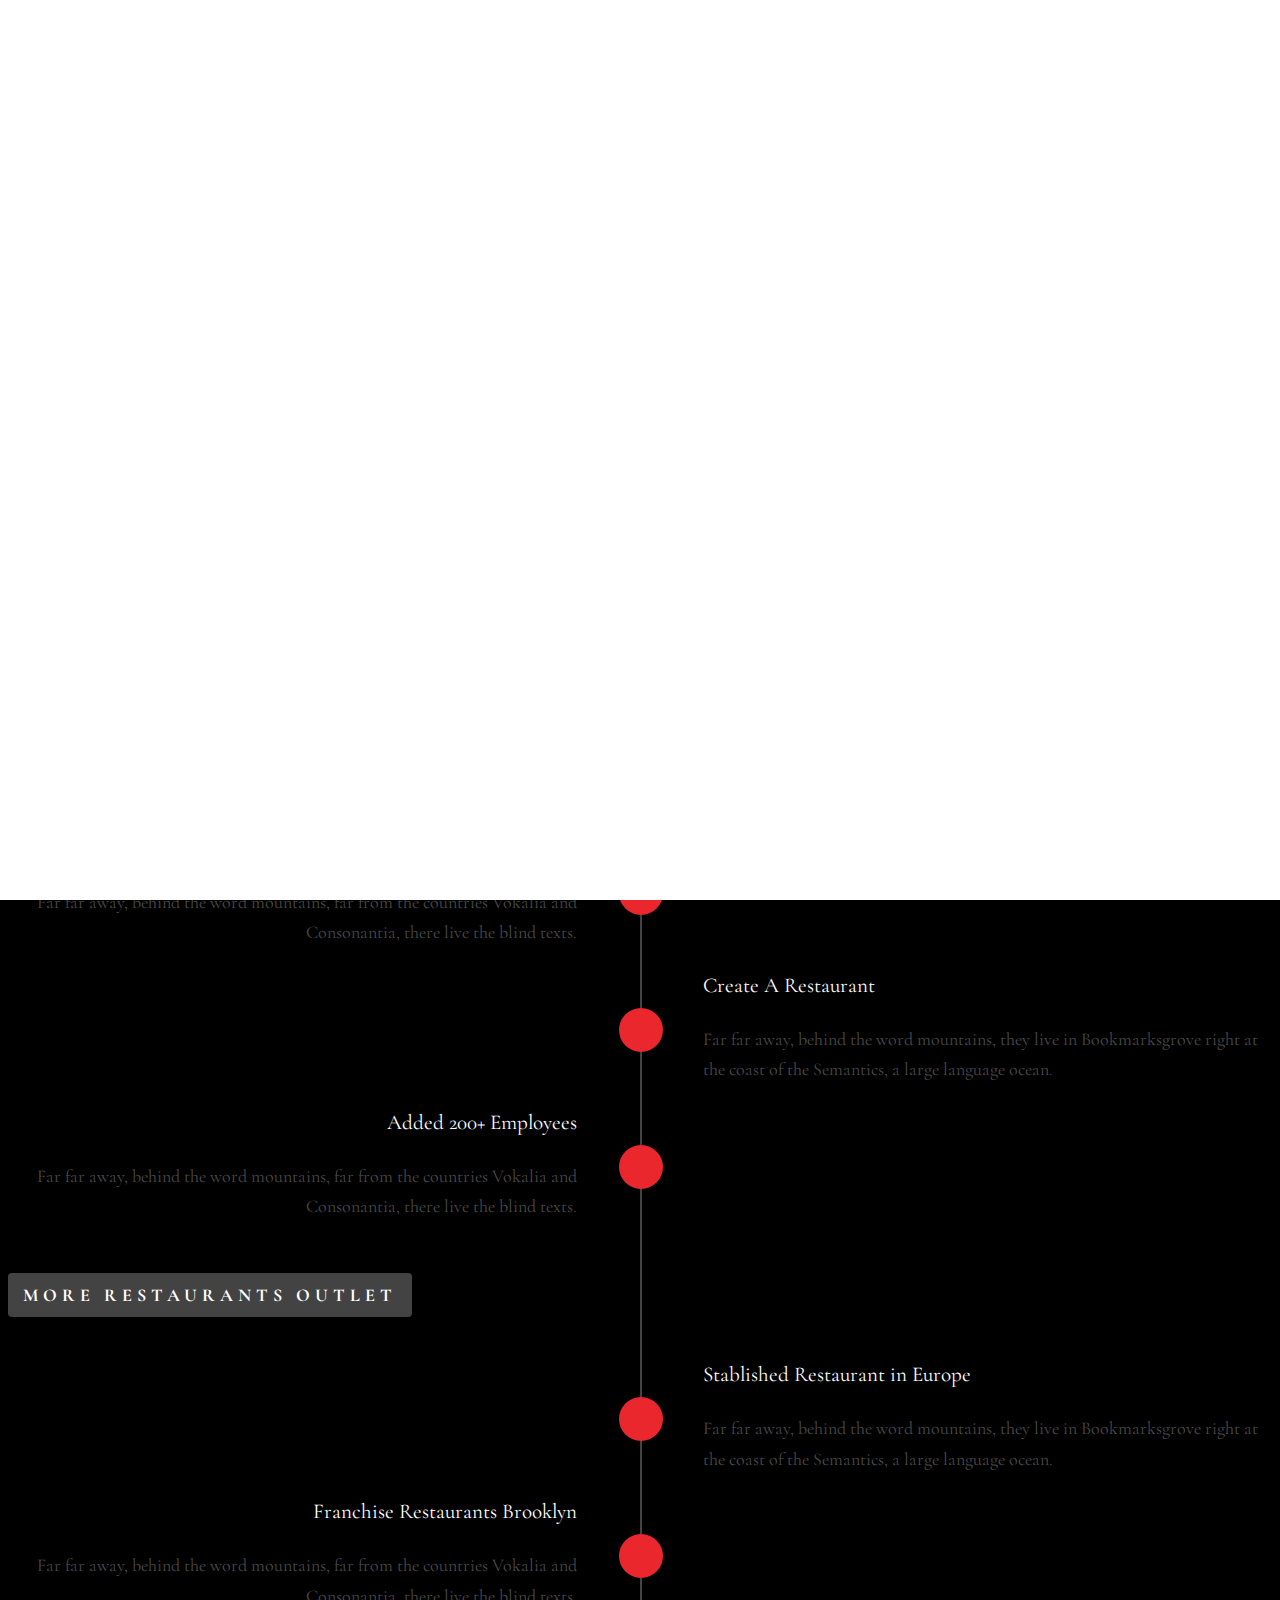
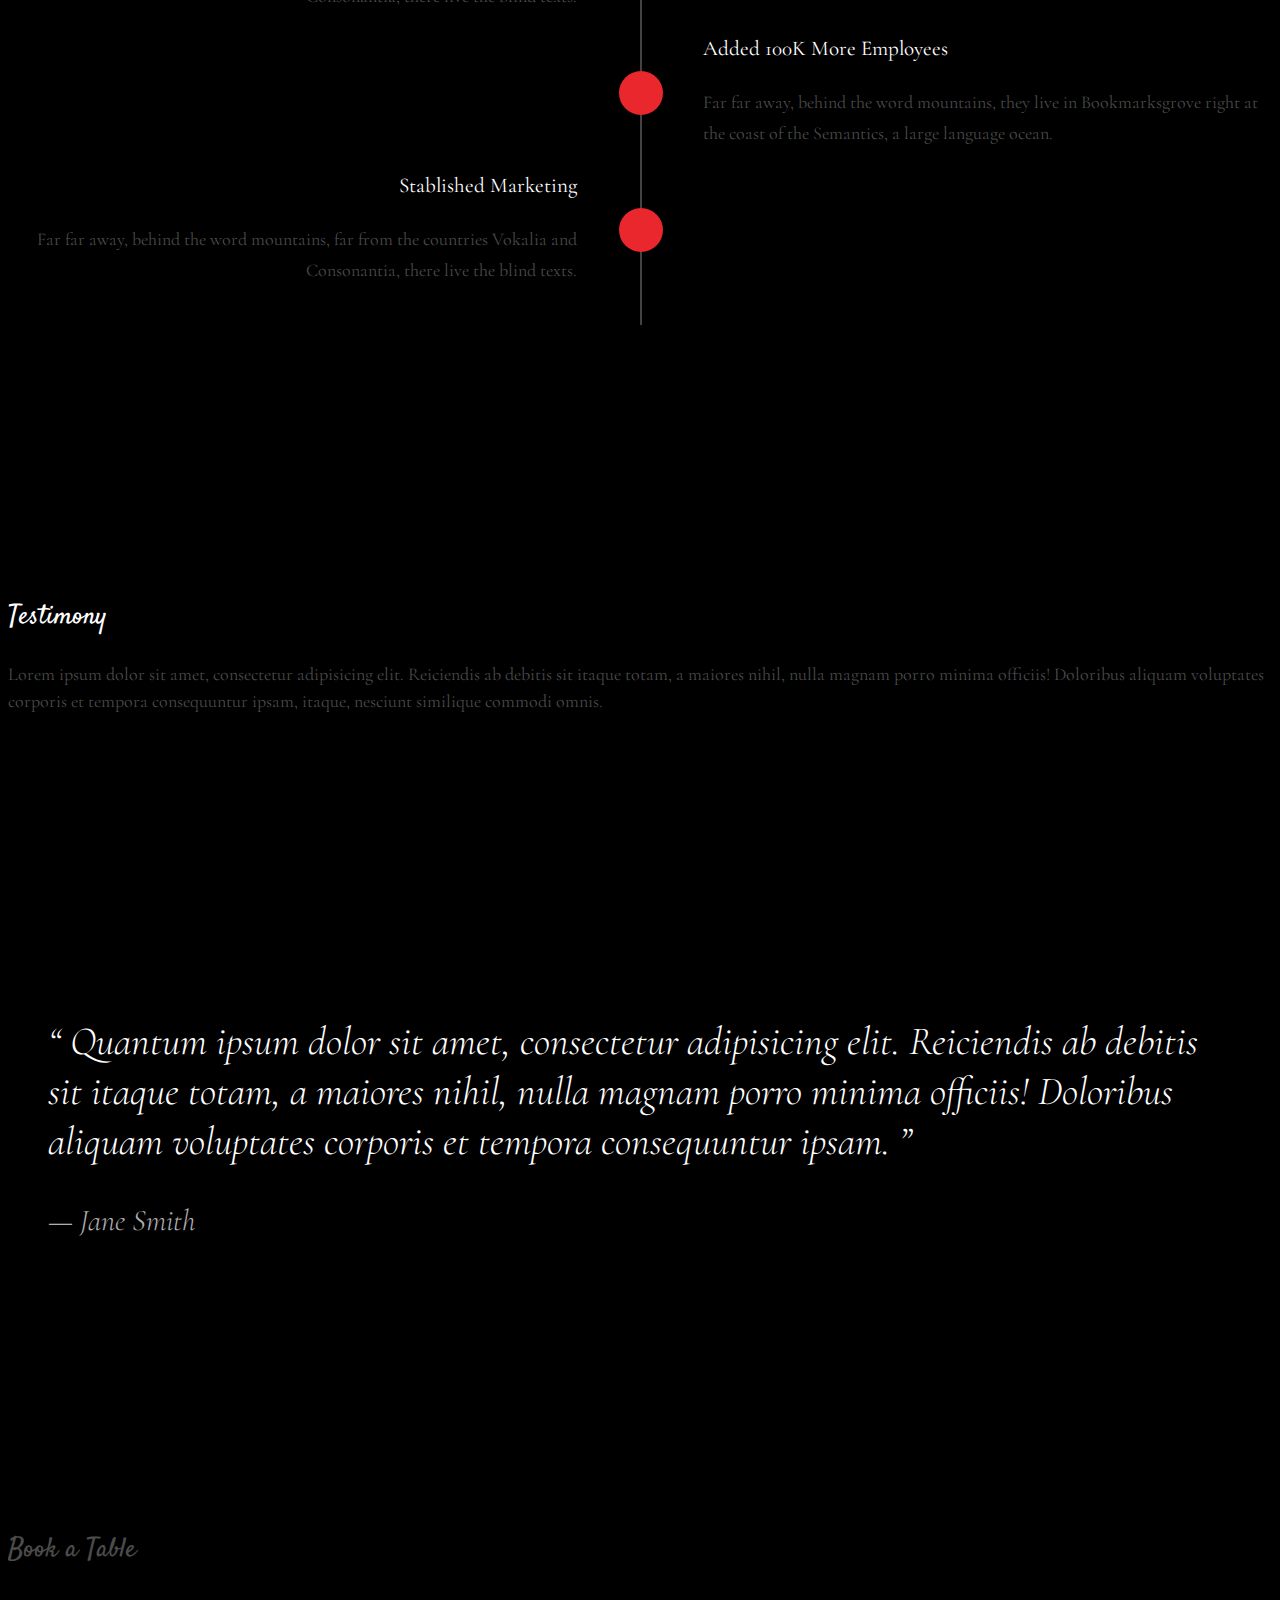
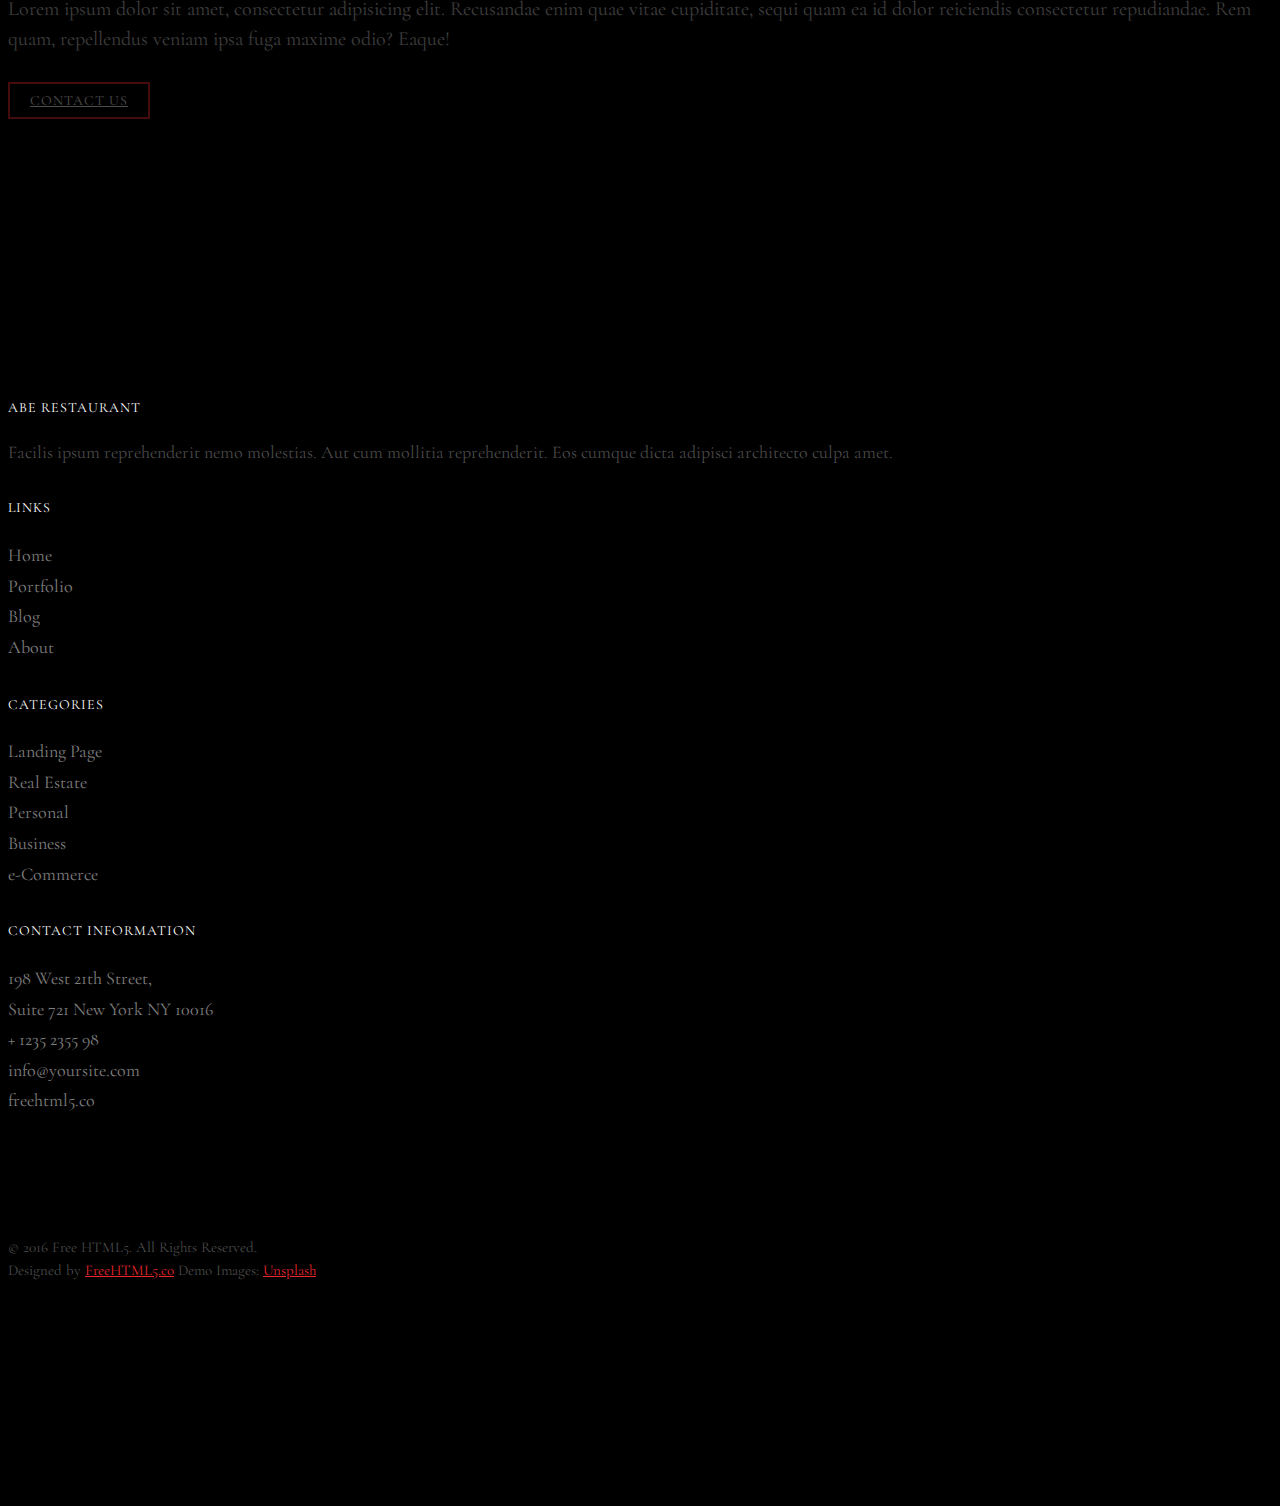
==== about.html @ ac860ae0 "Add files via upload" ====
<!DOCTYPE HTML>
<html>
	<head>
	<meta charset="utf-8">
	<meta http-equiv="X-UA-Compatible" content="IE=edge">
	<title>Abe Restaurant &mdash; Free Website Template, Free HTML5 Template by freehtml5.co</title>
	<meta name="viewport" content="width=device-width, initial-scale=1">
	<meta name="description" content="Free HTML5 Website Template by freehtml5.co" />
	<meta name="keywords" content="free website templates, free html5, free template, free bootstrap, free website template, html5, css3, mobile first, responsive" />
	<meta name="author" content="freehtml5.co" />

	<!-- 
	//////////////////////////////////////////////////////

	FREE HTML5 TEMPLATE 
	DESIGNED & DEVELOPED by FreeHTML5.co
		
	Website: 		http://freehtml5.co/
	Email: 			info@freehtml5.co
	Twitter: 		http://twitter.com/fh5co
	Facebook: 		https://www.facebook.com/fh5co

	//////////////////////////////////////////////////////
	 -->

  	<!-- Facebook and Twitter integration -->
	<meta property="og:title" content=""/>
	<meta property="og:image" content=""/>
	<meta property="og:url" content=""/>
	<meta property="og:site_name" content=""/>
	<meta property="og:description" content=""/>
	<meta name="twitter:title" content="" />
	<meta name="twitter:image" content="" />
	<meta name="twitter:url" content="" />
	<meta name="twitter:card" content="" />

	<link href="https://fonts.googleapis.com/css?family=Cormorant+Garamond:300,300i,400,400i,500,600i,700" rel="stylesheet">
	<link href="https://fonts.googleapis.com/css?family=Satisfy" rel="stylesheet">
	
	<!-- Animate.css -->
	<link rel="stylesheet" href="css/animate.css">
	<!-- Icomoon Icon Fonts-->
	<link rel="stylesheet" href="css/icomoon.css">
	<!-- Bootstrap  -->
	<link rel="stylesheet" href="css/bootstrap.css">
	<!-- Flexslider  -->
	<link rel="stylesheet" href="css/flexslider.css">

	<!-- Theme style  -->
	<link rel="stylesheet" href="css/style.css">

	<!-- Modernizr JS -->
	<script src="js/modernizr-2.6.2.min.js"></script>
	<!-- FOR IE9 below -->
	<!--[if lt IE 9]>
	<script src="js/respond.min.js"></script>
	<![endif]-->

	</head>
	<body>
		
	<div class="fh5co-loader"></div>
	
	<div id="page">
	<nav class="fh5co-nav" role="navigation">
		<!-- <div class="top-menu"> -->
			<div class="container">
				<div class="row">
					<div class="col-xs-12 text-center logo-wrap">
						<div id="fh5co-logo"><a href="index.html">Abe Restaurant<span>.</span></a></div>
					</div>
					<div class="col-xs-12 text-center menu-1 menu-wrap">
						<ul>
							<li><a href="index.html">Home</a></li>
							<li><a href="menu.html">Menu</a></li>
							<li class="has-dropdown">
								<a href="gallery.html">Gallery</a>
								<ul class="dropdown">
									<li><a href="#">Events</a></li>
									<li><a href="#">Food</a></li>
									<li><a href="#">Coffees</a></li>
								</ul>
							</li>
							<li><a href="reservation.html">Reservation</a></li>
							<li class="active"><a href="about.html">About</a></li>
							<li><a href="contact.html">Contact</a></li>
						</ul>
					</div>
				</div>
				
			</div>
		<!-- </div> -->
	</nav>

	<header id="fh5co-header" class="fh5co-cover js-fullheight" role="banner" style="background-image: url(images/heroimg_1.jpg);" data-stellar-background-ratio="0.5">
		<div class="overlay"></div>
		<div class="container">
			<div class="row">
				<div class="col-md-12 text-center">
					<div class="display-t js-fullheight">
						<div class="display-tc js-fullheight animate-box" data-animate-effect="fadeIn">
							<h1>About <em>our</em> Restaurant</h1>
							<h2>Brought to you by <a href="http://freehtml5.co/" target="_blank">freehtml5.co</a></h2>
						</div>
					</div>
				</div>
			</div>
		</div>
	</header>

	<div id="fh5co-about" class="fh5co-section">
		<div class="container">
			<div class="row">
				<div class="col-md-6 col-md-pull-4 img-wrap animate-box" data-animate-effect="fadeInLeft">
					<img src="images/hero_1.jpeg" alt="Free Restaurant Bootstrap Website Template by FreeHTML5.co">
				</div>
				<div class="col-md-5 col-md-push-1 animate-box">
					<div class="section-heading">
						<h2>The Restaurant</h2>
						<p>Lorem ipsum dolor sit amet, consectetur adipisicing elit. Repudiandae neque quisquam at deserunt ab praesentium architecto tempore saepe animi voluptatem molestias, eveniet aut laudantium alias, laboriosam excepturi, et numquam? Atque tempore iure tenetur perspiciatis, aliquam, asperiores aut odio accusamus, unde libero dignissimos quod aliquid neque et illo vero nesciunt. Sunt!</p>
						<p>Lorem ipsum dolor sit amet, consectetur adipisicing elit. Nam iure reprehenderit nihil nobis laboriosam beatae assumenda tempore, magni ducimus abentey.</p>
						<p><a href="#" class="btn btn-primary btn-outline">Our History</a></p>
					</div>
				</div>
			</div>
		</div>
	</div>

	<div id="fh5co-timeline">
		<div class="container">
			<div class="row">
				<div class="col-md-12 col-md-offset-0">
					<ul class="timeline animate-box">
						<li class="timeline-heading text-center animate-box">
							<div><h3>Our Experience</h3></div>
						</li>
						<li class="animate-box timeline-unverted">
							<div class="timeline-badge"><i class="icon-genius"></i></div>
							<div class="timeline-panel">
								<div class="timeline-heading">
									<h3 class="timeline-title">The Founders Meet</h3>
								
								</div>
								<div class="timeline-body">
									<p>Far far away, behind the word mountains, far from the countries Vokalia and Consonantia, there live the blind texts.</p>
								</div>
							</div>
						</li>
						<li class="timeline-inverted animate-box">
							<div class="timeline-badge"><i class="icon-genius"></i></div>
							<div class="timeline-panel">
								<div class="timeline-heading">
									<h3 class="timeline-title">Create A Restaurant</h3>
								</div>
								<div class="timeline-body">
									<p>Far far away, behind the word mountains, they live in Bookmarksgrove right at the coast of the Semantics, a large language ocean.</p>
								</div>
							</div>
						</li>
						<li class="animate-box timeline-unverted">
							<div class="timeline-badge"><i class="icon-genius"></i></div>
							<div class="timeline-panel">
								<div class="timeline-heading">
									<h3 class="timeline-title">Added 200+ Employees</h3>
								</div>
								<div class="timeline-body">
									<p>Far far away, behind the word mountains, far from the countries Vokalia and Consonantia, there live the blind texts.</p>
								</div>
							</div>
						</li>

						<br>
						<li class="timeline-heading text-center animate-box">
							<div><h3>More Restaurants Outlet</h3></div>
						</li>
						<li class="timeline-inverted animate-box">
							<div class="timeline-badge"><i class="icon-genius"></i></div>
							<div class="timeline-panel">
								<div class="timeline-heading">
									<h3 class="timeline-title">Stablished Restaurant in Europe</h3>
								</div>
								<div class="timeline-body">
									<p>Far far away, behind the word mountains, they live in Bookmarksgrove right at the coast of the Semantics, a large language ocean.</p>
								</div>
							</div>
						</li>
						<li class="animate-box timeline-unverted">
							<div class="timeline-badge"><i class="icon-genius"></i></div>
							<div class="timeline-panel">
								<div class="timeline-heading">
									<h3 class="timeline-title">Franchise Restaurants Brooklyn</h3>
								</div>
								<div class="timeline-body">
									<p>Far far away, behind the word mountains, far from the countries Vokalia and Consonantia, there live the blind texts.</p>
								</div>
							</div>
						</li>
						<li class="timeline-inverted animate-box">
							<div class="timeline-badge"><i class="icon-genius"></i></div>
							<div class="timeline-panel">
								<div class="timeline-heading">
									<h3 class="timeline-title">Added 100K More Employees</h3>
								</div>
								<div class="timeline-body">
									<p>Far far away, behind the word mountains, they live in Bookmarksgrove right at the coast of the Semantics, a large language ocean.</p>
								</div>
							</div>
						</li>
						<li class="animate-box timeline-unverted">
							<div class="timeline-badge"><i class="icon-genius"></i></div>
							<div class="timeline-panel">
								<div class="timeline-heading">
									<h3 class="timeline-title">Stablished Marketing</h3>
								</div>
								<div class="timeline-body">
									<p>Far far away, behind the word mountains, far from the countries Vokalia and Consonantia, there live the blind texts.</p>
								</div>
							</div>
						</li>
			    	</ul>
				</div>
			</div>
		</div>
	</div>

	<div id="fh5co-featured-testimony" class="fh5co-section">
		<div class="container">
			<div class="row">
				<div class="col-md-12 fh5co-heading">
					<h2>Testimony</h2>
					<div class="row">
						<div class="col-md-6">
							<p>Lorem ipsum dolor sit amet, consectetur adipisicing elit. Reiciendis ab debitis sit itaque totam, a maiores nihil, nulla magnam porro minima officiis! Doloribus aliquam voluptates corporis et tempora consequuntur ipsam, itaque, nesciunt similique commodi omnis.</p>
						</div>
					</div>
				</div>

				<div class="col-md-5 animate-box img-to-responsive">
						<img src="images/person_1.jpg" alt="">
				</div>
				<div class="col-md-7 animate-box">
					<blockquote>
						<p> &ldquo; Quantum ipsum dolor sit amet, consectetur adipisicing elit. Reiciendis ab debitis sit itaque totam, a maiores nihil, nulla magnam porro minima officiis! Doloribus aliquam voluptates corporis et tempora consequuntur ipsam. &rdquo;</p>
						<p class="author"><cite>&mdash; Jane Smith</cite></p>
					</blockquote>
				</div>
			</div>
		</div>
	</div>

	
	<div id="fh5co-started" class="fh5co-section animate-box" style="background-image: url(images/hero_1.jpeg);" data-stellar-background-ratio="0.5">
		<div class="overlay"></div>
		<div class="container">
			<div class="row animate-box">
				<div class="col-md-8 col-md-offset-2 text-center fh5co-heading">
					<h2>Book a Table</h2>
					<p>Lorem ipsum dolor sit amet, consectetur adipisicing elit. Recusandae enim quae vitae cupiditate, sequi quam ea id dolor reiciendis consectetur repudiandae. Rem quam, repellendus veniam ipsa fuga maxime odio? Eaque!</p>
					<p><a href="mailto:info@yourdomainname.com" class="btn btn-primary btn-outline">Contact Us</a></p>
				</div>
			</div>
		</div>
	</div>

	<footer id="fh5co-footer" role="contentinfo" class="fh5co-section">
		<div class="container">
			<div class="row row-pb-md">
				<div class="col-md-4 fh5co-widget">
					<h4>Abe Restaurant</h4>
					<p>Facilis ipsum reprehenderit nemo molestias. Aut cum mollitia reprehenderit. Eos cumque dicta adipisci architecto culpa amet.</p>
				</div>
				<div class="col-md-2 col-md-push-1 fh5co-widget">
					<h4>Links</h4>
					<ul class="fh5co-footer-links">
						<li><a href="#">Home</a></li>
						<li><a href="#">Portfolio</a></li>
						<li><a href="#">Blog</a></li>
						<li><a href="#">About</a></li>
					</ul>
				</div>

				<div class="col-md-2 col-md-push-1 fh5co-widget">
					<h4>Categories</h4>
					<ul class="fh5co-footer-links">
						<li><a href="#">Landing Page</a></li>
						<li><a href="#">Real Estate</a></li>
						<li><a href="#">Personal</a></li>
						<li><a href="#">Business</a></li>
						<li><a href="#">e-Commerce</a></li>
					</ul>
				</div>

				<div class="col-md-4 col-md-push-1 fh5co-widget">
					<h4>Contact Information</h4>
					<ul class="fh5co-footer-links">
						<li>198 West 21th Street, <br> Suite 721 New York NY 10016</li>
						<li><a href="tel://1234567920">+ 1235 2355 98</a></li>
						<li><a href="mailto:info@yoursite.com">info@yoursite.com</a></li>
						<li><a href="http://https://freehtml5.co">freehtml5.co</a></li>
					</ul>
				</div>

			</div>

			<div class="row copyright">
				<div class="col-md-12 text-center">
					<p>
						<small class="block">&copy; 2016 Free HTML5. All Rights Reserved.</small> 
						<small class="block">Designed by <a href="http://freehtml5.co/" target="_blank">FreeHTML5.co</a> Demo Images: <a href="http://unsplash.co/" target="_blank">Unsplash</a></small>
					</p>
					<p>
						<ul class="fh5co-social-icons">
							<li><a href="#"><i class="icon-twitter2"></i></a></li>
							<li><a href="#"><i class="icon-facebook2"></i></a></li>
							<li><a href="#"><i class="icon-linkedin2"></i></a></li>
							<li><a href="#"><i class="icon-dribbble2"></i></a></li>
						</ul>
					</p>
				</div>
			</div>

		</div>
	</footer>
	</div>

	<div class="gototop js-top">
		<a href="#" class="js-gotop"><i class="icon-arrow-up22"></i></a>
	</div>
	
	<!-- jQuery -->
	<script src="js/jquery.min.js"></script>
	<!-- jQuery Easing -->
	<script src="js/jquery.easing.1.3.js"></script>
	<!-- Bootstrap -->
	<script src="js/bootstrap.min.js"></script>
	<!-- Waypoints -->
	<script src="js/jquery.waypoints.min.js"></script>
	<!-- Waypoints -->
	<script src="js/jquery.stellar.min.js"></script>
	<!-- Flexslider -->
	<script src="js/jquery.flexslider-min.js"></script>
	<!-- Main -->
	<script src="js/main.js"></script>

	</body>
</html>
---- css/style.css ----
@font-face {
  font-family: "icomoon";
  src: url("../fonts/icomoon/icomoon.eot?srf3rx");
  src: url("../fonts/icomoon/icomoon.eot?srf3rx#iefix")
      format("embedded-opentype"),
    url("../fonts/icomoon/icomoon.ttf?srf3rx") format("truetype"),
    url("../fonts/icomoon/icomoon.woff?srf3rx") format("woff"),
    url("../fonts/icomoon/icomoon.svg?srf3rx#icomoon") format("svg");
  font-weight: normal;
  font-style: normal;
}
/* =======================================================
*
* 	Template Style 
*
* ======================================================= */
body {
  font-family: "Cormorant Garamond", Georgia, serif;
  font-weight: 400;
  font-size: 18px;
  line-height: 1.7;
  color: rgba(255, 255, 255, 0.3);
  background: #000 url(../images/broken_noise.png) repeat;
}
@media (-webkit-min-device-pixel-ratio: 2), (min-resolution: 192dpi) {
  body {
    background: #000 url(../images/broken_noise.png) repeat;
  }
}

#page {
  position: relative;
  overflow-x: hidden;
  width: 100%;
  height: 100%;
  -webkit-transition: 0.5s;
  -o-transition: 0.5s;
  transition: 0.5s;
}
.offcanvas #page {
  overflow: hidden;
  position: absolute;
}
.offcanvas #page:after {
  -webkit-transition: 2s;
  -o-transition: 2s;
  transition: 2s;
  position: absolute;
  top: 0;
  right: 0;
  bottom: 0;
  left: 0;
  z-index: 101;
  background: rgba(0, 0, 0, 0.7);
  content: "";
}

a {
  color: #ea272d;
  -webkit-transition: 0.5s;
  -o-transition: 0.5s;
  transition: 0.5s;
}
a:hover,
a:active,
a:focus {
  color: #ea272d;
  outline: none;
  text-decoration: none;
}

p {
  margin-bottom: 30px;
  font-style: 18px;
}

h1,
h2,
h3,
h4,
h5,
h6,
figure {
  color: #000;
  font-family: "Cormorant Garamond", Georgia, serif;
  font-weight: 400;
  margin: 0 0 20px 0;
}

::-webkit-selection {
  color: #fff;
  background: #ea272d;
}

::-moz-selection {
  color: #fff;
  background: #ea272d;
}

::selection {
  color: #fff;
  background: #ea272d;
}

.fh5co-nav {
  position: fixed;
  width: 100%;
  left: 0;
  right: 0;
  background: transparent;
  z-index: 1001;
  top: 0;
  padding: 14px 0;
  -webkit-transition: 0.3s;
  -o-transition: 0.3s;
  transition: 0.3s;
}
@media screen and (max-width: 480px) {
  .fh5co-nav {
    position: absolute;
  }
}
.fh5co-nav.scrolled {
  background: #000 url(../images/broken_noise.png) repeat;
  top: -82px;
}
@media (-webkit-min-device-pixel-ratio: 2), (min-resolution: 192dpi) {
  .fh5co-nav.scrolled {
    background: #000 url(../images/broken_noise.png) repeat;
  }
}
@media screen and (max-width: 480px) {
  .fh5co-nav.scrolled {
    background: transparent;
  }
}

.logo-wrapper {
  position: relative;
  float: left;
}

.logo {
  border-radius: 50%;
}

.fh5co-nav #fh5co-logo {
  font-size: 32px;
  margin: 0;
  padding: 0;
  font-weight: 700;
  font-family: "Cormorant Garamond", Georgia, serif;
  color: #fff !important;
}
.scrolled .fh5co-nav #fh5co-logo {
  color: #000 !important;
}
.fh5co-nav #fh5co-logo a {
  font-size: 42px;
  color: #fff !important;
}
.scrolled .fh5co-nav #fh5co-logo a {
  color: #000 !important;
}
.fh5co-nav #fh5co-logo a span {
  color: #ea272d;
}
@media screen and (max-width: 768px) {
  .fh5co-nav .menu-1 {
    display: none;
  }
}
.fh5co-nav ul {
  padding: 0;
  margin: 5px 0 0 0;
}
.fh5co-nav ul li {
  padding: 0;
  margin: 0;
  list-style: none;
  display: inline;
}
.fh5co-nav ul li > a {
  text-transform: uppercase;
  letter-spacing: 1px;
  font-size: 14px;
}
.fh5co-nav ul li a {
  padding: 30px 15px;
  color: rgba(255, 255, 255, 0.7);
  -webkit-transition: 0.5s;
  -o-transition: 0.5s;
  transition: 0.5s;
}
.scrolled .fh5co-nav ul li a {
  color: rgba(0, 0, 0, 0.7);
}
.fh5co-nav ul li a:hover,
.fh5co-nav ul li a:focus,
.fh5co-nav ul li a:active {
  color: white;
}
.scrolled .fh5co-nav ul li a:hover,
.scrolled .fh5co-nav ul li a:focus,
.scrolled .fh5co-nav ul li a:active {
  color: black;
}
.fh5co-nav ul li.has-dropdown {
  position: relative;
}
.fh5co-nav ul li.has-dropdown .dropdown {
  width: 140px;
  -webkit-box-shadow: 0px 14px 16px -9px rgba(0, 0, 0, 0.75);
  -moz-box-shadow: 0px 14px 16px -9px rgba(0, 0, 0, 0.75);
  box-shadow: 0px 14px 16px -9px rgba(0, 0, 0, 0.75);
  z-index: 1002;
  visibility: hidden;
  opacity: 0;
  position: absolute;
  top: 40px;
  left: 0;
  text-align: left;
  background: #ea272d;
  padding: 20px;
  -webkit-border-radius: 4px;
  -moz-border-radius: 4px;
  -ms-border-radius: 4px;
  border-radius: 4px;
  -webkit-transition: 0s;
  -o-transition: 0s;
  transition: 0s;
}
.fh5co-nav ul li.has-dropdown .dropdown:before {
  bottom: 100%;
  left: 40px;
  border: solid transparent;
  content: " ";
  height: 0;
  width: 0;
  position: absolute;
  pointer-events: none;
  border-bottom-color: #ea272d;
  border-width: 8px;
  margin-left: -8px;
}
.fh5co-nav ul li.has-dropdown .dropdown li {
  display: block;
  margin-bottom: 7px;
}
.fh5co-nav ul li.has-dropdown .dropdown li:last-child {
  margin-bottom: 0;
}
.fh5co-nav ul li.has-dropdown .dropdown li a {
  font-size: 17px;
  padding: 2px 0;
  display: block;
  color: white;
  line-height: 1.2;
  text-transform: none;
  letter-spacing: 0;
}
.fh5co-nav ul li.has-dropdown .dropdown li a:hover {
  color: #fff;
}
.fh5co-nav ul li.has-dropdown:hover a,
.fh5co-nav ul li.has-dropdown:focus a {
  color: #fff;
}
.scrolled .fh5co-nav ul li.has-dropdown:hover a,
.scrolled .fh5co-nav ul li.has-dropdown:focus a {
  color: rgba(0, 0, 0, 0.7);
}
.fh5co-nav ul li.active > a {
  color: #fff;
  position: relative;
}
.scrolled .fh5co-nav ul li.active > a {
  color: rgba(0, 0, 0, 0.7);
}
.fh5co-nav ul li.active > a:after {
  position: absolute;
  bottom: 25px;
  left: 0;
  right: 0;
  content: "";
  width: 30px;
  height: 2px;
  background: #ea272d;
  margin: 0 auto;
}

#fh5co-counter,
.fh5co-bg,
#fh5co-gallery .fh5co-bg-img,
#fh5co-gallery .fh5co-gallery_big,
.product {
  background-size: cover;
  background-position: center center;
  background-repeat: no-repeat;
  position: relative;
}

#fh5co-header {
  background-size: cover;
  background-repeat: no-repeat;
  background-attachment: fixed;
  position: relative;
}
@media screen and (max-width: 768px) {
  #fh5co-header {
    background-position: center center;
    background-attachment: scroll;
  }
}
#fh5co-header .overlay {
  z-index: 0;
  position: absolute;
  bottom: 0;
  top: 0;
  left: 0;
  right: 0;
  background: rgba(0, 0, 0, 0.5);
}

@media screen and (max-width: 768px) {
  #fh5co-header,
  .fh5co-cover {
    padding: 3em 0;
  }
}
#fh5co-header .display-t,
.fh5co-cover .display-t {
  display: table;
  width: 100%;
}
@media screen and (max-width: 768px) {
  #fh5co-header .display-t,
  .fh5co-cover .display-t {
    padding: 3em 0;
  }
}
#fh5co-header .display-tc,
.fh5co-cover .display-tc {
  display: table-cell !important;
  vertical-align: middle;
  width: 100%;
}
@media screen and (max-width: 768px) {
  #fh5co-header .display-tc,
  .fh5co-cover .display-tc {
    padding: 3em 0;
  }
}
#fh5co-header .display-tc h1,
#fh5co-header .display-tc h2,
.fh5co-cover .display-tc h1,
.fh5co-cover .display-tc h2 {
  margin: 0;
  padding: 0;
  color: white;
}
#fh5co-header .display-tc h1,
.fh5co-cover .display-tc h1 {
  margin-bottom: 0px;
  font-size: 74px;
  font-size: 80px;
  font-weight: 700;
}
@media screen and (max-width: 768px) {
  #fh5co-header .display-tc h1,
  .fh5co-cover .display-tc h1 {
    font-size: 42px;
    line-height: 50px;
  }
}
#fh5co-header .display-tc h1 em,
.fh5co-cover .display-tc h1 em {
  font-style: italic;
  font-weight: 600;
}
#fh5co-header .display-tc h2,
.fh5co-cover .display-tc h2 {
  font-size: 30px;
  line-height: 1.5;
  margin-bottom: 30px;
  font-style: italic;
}
#fh5co-header .display-tc h2 a,
.fh5co-cover .display-tc h2 a {
  display: -moz-inline-stack;
  display: inline-block;
  zoom: 1;
  *display: inline;
  color: #fff;
  position: relative;
}
#fh5co-header .display-tc h2 a:before,
.fh5co-cover .display-tc h2 a:before {
  background: #ea272d;
  content: "";
  position: absolute;
  bottom: 0;
  height: 2px;
  width: 100%;
}
#fh5co-header .display-tc .btn,
.fh5co-cover .display-tc .btn {
  padding: 10px 30px;
  color: #fff;
  border: none !important;
  font-size: 18px;
}
@media screen and (max-width: 768px) {
  #fh5co-header .display-tc .btn,
  .fh5co-cover .display-tc .btn {
    width: 80%;
    margin: 0 auto;
  }
}
#fh5co-header .display-tc .btn.btn-learn,
.fh5co-cover .display-tc .btn.btn-learn {
  background: #fee856;
  border: none;
  color: #000 !important;
}
#fh5co-header .display-tc .btn.btn-learn:hover,
#fh5co-header .display-tc .btn.btn-learn:focus,
.fh5co-cover .display-tc .btn.btn-learn:hover,
.fh5co-cover .display-tc .btn.btn-learn:focus {
  background: rgba(254, 232, 86, 0.9) !important;
  color: #000 !important;
}
#fh5co-header .display-tc .btn:hover,
#fh5co-header .display-tc .btn:focus,
.fh5co-cover .display-tc .btn:hover,
.fh5co-cover .display-tc .btn:focus {
  color: #fff !important;
}
#fh5co-header .display-tc .btn.btn-demo,
.fh5co-cover .display-tc .btn.btn-demo {
  background: #ea272d;
  border: none;
}
#fh5co-header .display-tc .btn.btn-demo:hover,
#fh5co-header .display-tc .btn.btn-demo:focus,
.fh5co-cover .display-tc .btn.btn-demo:hover,
.fh5co-cover .display-tc .btn.btn-demo:focus {
  background: rgba(234, 39, 45, 0.9) !important;
  color: #fff !important;
}
#fh5co-header .display-tc .btn:hover,
.fh5co-cover .display-tc .btn:hover {
  background: #ea272d !important;
  -webkit-box-shadow: 0px 14px 30px -15px rgba(0, 0, 0, 0.75) !important;
  -moz-box-shadow: 0px 14px 30px -15px rgba(0, 0, 0, 0.75) !important;
  box-shadow: 0px 14px 30px -15px rgba(0, 0, 0, 0.75) !important;
}
#fh5co-header .display-tc .form-inline .form-group,
.fh5co-cover .display-tc .form-inline .form-group {
  width: 100% !important;
  margin-bottom: 10px;
}
#fh5co-header .display-tc .form-inline .form-group .form-control,
.fh5co-cover .display-tc .form-inline .form-group .form-control {
  width: 100%;
  background: #fff;
  border: none;
}

.fh5co-section {
  padding: 7em 0;
}
@media screen and (max-width: 480px) {
  .fh5co-section {
    padding: 3em 0;
  }
}
.fh5co-section p {
  color: rgba(255, 255, 255, 0.3);
  font-size: 18px;
  line-height: 1.5;
}

.section-heading {
  width: 100%;
  float: left;
  margin-bottom: 50px;
}
.section-heading h2 {
  font-style: 40px;
  color: #fff;
  font-family: "Satisfy", cursive;
}

#fh5co-about .img-wrap img {
  margin-bottom: 30px;
}
@media screen and (max-width: 992px) {
  #fh5co-about .img-wrap img {
    max-width: 100%;
  }
}

#fh5co-featured-menu .fh5co-heading,
#fh5co-gallery .fh5co-heading,
#fh5co-reservation-form .fh5co-heading {
  margin-bottom: 170px;
}
@media screen and (max-width: 768px) {
  #fh5co-featured-menu .fh5co-heading,
  #fh5co-gallery .fh5co-heading,
  #fh5co-reservation-form .fh5co-heading {
    margin-bottom: 50px;
  }
}
#fh5co-featured-menu .fh5co-heading h2,
#fh5co-gallery .fh5co-heading h2,
#fh5co-reservation-form .fh5co-heading h2 {
  color: #fff;
  font-family: "Satisfy", cursive;
}
#fh5co-featured-menu .fh5co-item-wrap,
#fh5co-gallery .fh5co-item-wrap,
#fh5co-reservation-form .fh5co-item-wrap {
  padding-left: 20px;
  padding-right: 20px;
}
#fh5co-featured-menu .fh5co-item,
#fh5co-gallery .fh5co-item,
#fh5co-reservation-form .fh5co-item {
  float: left;
  width: 100%;
  backround: #fff;
}
#fh5co-featured-menu .fh5co-item.margin_top,
#fh5co-gallery .fh5co-item.margin_top,
#fh5co-reservation-form .fh5co-item.margin_top {
  margin-top: 150px;
}
@media screen and (max-width: 480px) {
  #fh5co-featured-menu .fh5co-item.margin_top,
  #fh5co-gallery .fh5co-item.margin_top,
  #fh5co-reservation-form .fh5co-item.margin_top {
    margin-top: 0;
  }
}
#fh5co-featured-menu .fh5co-item h3,
#fh5co-gallery .fh5co-item h3,
#fh5co-reservation-form .fh5co-item h3 {
  margin-bottom: 0px;
  color: #fff;
}
#fh5co-featured-menu .fh5co-item .fh5co-price,
#fh5co-gallery .fh5co-item .fh5co-price,
#fh5co-reservation-form .fh5co-item .fh5co-price {
  font-style: 20px;
  color: #fee856;
  margin-bottom: 20px;
  font-size: 30px;
  display: block;
}
#fh5co-featured-menu .fh5co-item img,
#fh5co-gallery .fh5co-item img,
#fh5co-reservation-form .fh5co-item img {
  margin-bottom: 30px;
}

#fh5co-gallery .fh5co-gallery_item {
  padding-left: 10px;
  padding-right: 10px;
  overflow: hidden;
}
#fh5co-gallery .fh5co-bg-img,
#fh5co-gallery .fh5co-gallery_big {
  float: left;
  margin-bottom: 20px;
  background-size: cover;
  cursor: zoom-in;
}
#fh5co-gallery .fh5co-bg-img {
  height: 200px;
}
#fh5co-gallery .fh5co-gallery_big {
  height: 420px;
}
@media screen and (max-width: 768px) {
  #fh5co-gallery .fh5co-gallery_big {
    height: 200px;
  }
}

#form-wrap {
  border: 4px solid rgba(255, 255, 255, 0.04);
  padding: 30px;
}
#form-wrap .form-group:last-child {
  margin-bottom: 0 !important;
}

#fh5co-featured-testimony {
  border: none !important;
}
#fh5co-featured-testimony .fh5co-heading {
  margin-bottom: 170px;
}
@media screen and (max-width: 768px) {
  #fh5co-featured-testimony .fh5co-heading {
    margin-bottom: 50px;
  }
}
#fh5co-featured-testimony .fh5co-heading h2 {
  color: #fff;
  font-family: "Satisfy", cursive;
}
#fh5co-featured-testimony .img-to-responsive img {
  margin-bottom: 20px;
}
@media screen and (max-width: 768px) {
  #fh5co-featured-testimony .img-to-responsive img {
    max-width: 100%;
  }
}
#fh5co-featured-testimony blockquote {
  border: none;
  position: relative;
  margin-top: 100px;
}
@media screen and (max-width: 992px) {
  #fh5co-featured-testimony blockquote {
    margin-top: 0;
  }
}
#fh5co-featured-testimony blockquote p {
  font-size: 40px;
  line-height: 50px;
  font-style: italic;
  font-weight: 300;
  color: #fff;
}
@media screen and (max-width: 992px) {
  #fh5co-featured-testimony blockquote p {
    font-size: 30px;
    line-height: 40px;
  }
}
#fh5co-featured-testimony blockquote .author {
  color: rgba(255, 255, 255, 0.7);
  font-size: 30px;
}
@media screen and (max-width: 992px) {
  #fh5co-featured-testimony blockquote .author {
    color: rgba(255, 255, 255, 0.3);
  }
}

#fh5co-slider .fh5co-heading h2 {
  font-family: "Satisfy", cursive;
  color: #fff;
}

#fh5co-slider-wrwap {
  height: 500px !important;
  background: url(../images/loader.gif) no-repeat center center;
}
#fh5co-slider-wrwap .btn {
  font-size: 24px;
}
#fh5co-slider-wrwap .btn.btn-primary {
  padding: 14px 30px !important;
}
#fh5co-slider-wrwap .flexslider {
  border: none;
  z-index: 1;
  margin-bottom: 0;
}
#fh5co-slider-wrwap .flexslider .slides {
  position: relative;
}
#fh5co-slider-wrwap .flexslider .slides li {
  background-repeat: no-repeat;
  background-size: cover;
  background-position: top center;
  height: 600px !important;
  position: relative;
}
#fh5co-slider-wrwap .flexslider .flex-control-nav {
  top: -30px !important;
  z-index: 1000;
  right: 0;
  float: right;
  width: auto;
}
#fh5co-slider-wrwap .flexslider .flex-control-nav li {
  margin-bottom: 10px;
}
#fh5co-slider-wrwap .flexslider .flex-control-nav li a {
  background: #ea272d;
  box-shadow: none;
  width: 12px;
  height: 12px;
  cursor: pointer;
  border: 2px solid transparent;
}
#fh5co-slider-wrwap .flexslider .flex-control-nav li a.flex-active {
  cursor: pointer;
  background: transparent;
  border: 2px solid #fff;
}
#fh5co-slider-wrwap .flexslider .flex-direction-nav {
  display: none;
}
#fh5co-slider-wrwap .flexslider .slider-text-bg {
  margin-left: -150px;
}
@media screen and (max-width: 992px) {
  #fh5co-slider-wrwap .flexslider .slider-text-bg {
    margin-left: 0px;
  }
}
#fh5co-slider-wrwap .flexslider .slider-text-bg .desc {
  margin-top: 9em;
  padding: 2em;
  background: transparent;
}
@media screen and (max-width: 992px) {
  #fh5co-slider-wrwap .flexslider .slider-text-bg .desc {
    background: #000;
  }
}
#fh5co-slider-wrwap .flexslider .slider-text-bg .desc h2 {
  color: #fff !important;
}
@media screen and (max-width: 768px) {
  #fh5co-slider-wrwap .flexslider .slider-text-bg .desc p {
    display: none;
  }
}
#fh5co-slider-wrwap .flexslider .slider-text,
#fh5co-slider-wrwap .flexslider .slider-text-bg {
  display: table;
  opacity: 0;
  height: 600px;
  z-index: 9;
}
#fh5co-slider-wrwap .flexslider .slider-text > .slider-text-inner,
#fh5co-slider-wrwap .flexslider .slider-text-bg > .slider-text-inner {
  display: table-cell;
  vertical-align: middle;
  min-height: 500px;
}

.fh5co-bg-section {
  background: rgba(234, 39, 45, 0.03);
}

#fh5co-slider,
#fh5co-about,
#fh5co-wireframe,
#fh5co-started,
#fh5co-portfolio,
#fh5co-blog,
#fh5co-content-section,
#fh5co-contact,
#fh5co-footer {
  padding: 7em 0;
  clear: both;
}
@media screen and (max-width: 768px) {
  #fh5co-slider,
  #fh5co-about,
  #fh5co-wireframe,
  #fh5co-started,
  #fh5co-portfolio,
  #fh5co-blog,
  #fh5co-content-section,
  #fh5co-contact,
  #fh5co-footer {
    padding: 3em 0;
  }
}

#fh5co-content {
  border-bottom: 2px solid rgba(234, 39, 45, 0.1);
}

#fh5co-started {
  border-bottom: none;
}

.fh5co-social-icons {
  margin: 0;
  padding: 0;
}
.fh5co-social-icons li {
  margin: 0;
  padding: 0;
  list-style: none;
  display: -moz-inline-stack;
  display: inline-block;
  zoom: 1;
  *display: inline;
}
.fh5co-social-icons li a {
  display: -moz-inline-stack;
  display: inline-block;
  zoom: 1;
  *display: inline;
  color: #ea272d;
  padding-left: 10px;
  padding-right: 10px;
}
.fh5co-social-icons li a i {
  font-size: 20px;
}

#fh5co-started {
  background-size: cover;
  background-repeat: no-repeat;
  position: relative;
  float: left;
  width: 100%;
}
#fh5co-started .overlay {
  z-index: 0;
  position: absolute;
  bottom: 0;
  top: 0;
  left: 0;
  right: 0;
  background: rgba(0, 0, 0, 0.7);
}
#fh5co-started .fh5co-heading {
  margin-bottom: 0;
}
#fh5co-started .fh5co-heading h2 {
  font-family: "Satisfy", cursive;
  color: #fff;
  margin-bottom: 20px !important;
}
#fh5co-started .fh5co-heading p {
  color: rgba(255, 255, 255, 0.8);
  font-size: 20px;
}

.member {
  width: 100%;
  float: left;
}
.member .author {
  background-size: cover;
  background-position: center center;
  background-repeat: no-repeat;
  position: relative;
  height: 400px;
}
.member .desc {
  width: 80%;
  margin: 0 auto;
  margin-top: 4em;
}
.member .desc h3 {
  margin-bottom: 10px;
}
.member .desc span {
  display: block;
  margin-bottom: 20px;
  font-size: 14px;
  color: rgba(0, 0, 0, 0.3);
}

#fh5co-timeline {
  padding: 7em 0;
}
@media screen and (max-width: 768px) {
  #fh5co-timeline {
    padding: 3em 0;
  }
}
#fh5co-timeline .timeline {
  list-style: none;
  padding: 20px 0 20px;
  position: relative;
}
#fh5co-timeline .timeline:before {
  top: 20px;
  bottom: 0;
  position: absolute;
  content: " ";
  width: 2px;
  background: #434343;
  left: 50%;
  margin-left: 0px;
}
@media screen and (max-width: 768px) {
  #fh5co-timeline .timeline:before {
    margin-left: -64px;
  }
}
@media screen and (max-width: 480px) {
  #fh5co-timeline .timeline:before {
    margin-left: -64px;
  }
}
@media screen and (max-width: 768px) {
  #fh5co-timeline .timeline .timeline-heading {
    margin-bottom: 30px;
  }
}
#fh5co-timeline .timeline .timeline-heading > div h3 {
  display: inline-block;
  padding: 7px 15px;
  font-size: 18px;
  text-transform: uppercase;
  letter-spacing: 5px;
  font-weight: bold;
  color: #fff;
  position: relative;
  z-index: 99;
  background: #434343;
  -webkit-border-radius: 4px;
  -moz-border-radius: 4px;
  -ms-border-radius: 4px;
  border-radius: 4px;
}
@media screen and (max-width: 768px) {
  #fh5co-timeline .timeline .timeline-heading > div h3 {
    float: left;
    margin-bottom: 0;
  }
}
#fh5co-timeline .timeline .timeline-heading h3 {
  color: #fff;
}
#fh5co-timeline .timeline > li {
  margin-bottom: 20px;
  position: relative;
}
@media screen and (max-width: 768px) {
  #fh5co-timeline .timeline > li {
    margin-bottom: 4em;
  }
}
#fh5co-timeline .timeline > li:before,
#fh5co-timeline .timeline > li:after {
  content: " ";
  display: table;
}
#fh5co-timeline .timeline > li:after {
  clear: both;
}
#fh5co-timeline .timeline > li > .timeline-panel {
  width: 45%;
  float: left;
  margin-bottom: 0;
  position: relative;
  -webkit-border-radius: 4px;
  -moz-border-radius: 4px;
  -ms-border-radius: 4px;
  border-radius: 4px;
}
@media screen and (max-width: 768px) {
  #fh5co-timeline .timeline > li > .timeline-panel {
    width: 85% !important;
  }
}
@media screen and (max-width: 480px) {
  #fh5co-timeline .timeline > li > .timeline-panel {
    width: 75% !important;
  }
  #fh5co-timeline .timeline > li > .timeline-panel:before {
    top: 30px;
  }
  #fh5co-timeline .timeline > li > .timeline-panel:after {
    top: 31px;
  }
}
#fh5co-timeline .timeline > li > .timeline-badge {
  color: #fff;
  width: 44px;
  height: 44px;
  line-height: 50px;
  font-size: 1.4em;
  text-align: center;
  position: absolute;
  top: 40px;
  left: 50%;
  margin-left: -21px;
  background-color: #ea272d;
  z-index: 100;
  display: table;
  -webkit-border-radius: 50%;
  -moz-border-radius: 50%;
  -ms-border-radius: 50%;
  border-radius: 50%;
}
@media screen and (max-width: 768px) {
  #fh5co-timeline .timeline > li > .timeline-badge {
    margin-left: -10px !important;
  }
}
@media screen and (max-width: 992px) {
  #fh5co-timeline .timeline > li > .timeline-badge {
    margin-left: -10px !important;
  }
}
#fh5co-timeline .timeline > li > .timeline-badge i {
  display: table-cell;
  vertical-align: middle;
  height: 44px;
  font-size: 18px;
}
#fh5co-timeline .timeline > li.timeline-unverted {
  text-align: right;
}
@media screen and (max-width: 768px) {
  #fh5co-timeline .timeline > li.timeline-unverted {
    text-align: left;
  }
}
#fh5co-timeline .timeline > li.timeline-inverted > .timeline-panel {
  float: right;
}
#fh5co-timeline .timeline > li.timeline-inverted > .timeline-panel:before {
  border-left-width: 0;
  border-right-width: 15px;
  left: -15px;
  right: auto;
}
#fh5co-timeline .timeline > li.timeline-inverted > .timeline-panel:after {
  border-left-width: 0;
  border-right-width: 14px;
  left: -14px;
  right: auto;
}
#fh5co-timeline .timeline-title {
  margin-top: 0;
}
#fh5co-timeline .company {
  display: block;
  margin-bottom: 20px;
  letter-spacing: 2px;
  font-weight: bold;
}
#fh5co-timeline .timeline-body > p,
#fh5co-timeline .timeline-body > ul {
  margin-bottom: 0;
}
#fh5co-timeline .timeline-body > p + p {
  margin-top: 5px;
}
@media (max-width: 992px) {
  #fh5co-timeline ul.timeline:before {
    left: 90px;
  }
  #fh5co-timeline ul.timeline > li > .timeline-panel {
    width: calc(100% - 200px);
    width: -moz-calc(100% - 200px);
    width: -webkit-calc(100% - 200px);
  }
  #fh5co-timeline ul.timeline > li > .timeline-badge {
    left: 15px;
    margin-left: 0;
    top: 16px;
  }
  #fh5co-timeline ul.timeline > li > .timeline-panel {
    float: right;
  }
  #fh5co-timeline ul.timeline > li > .timeline-panel:before {
    border-left-width: 0;
    border-right-width: 15px;
    left: -15px;
    right: auto;
  }
  #fh5co-timeline ul.timeline > li > .timeline-panel:after {
    border-left-width: 0;
    border-right-width: 14px;
    left: -14px;
    right: auto;
  }
}

#fh5co-blog .fh5co-heading,
#fh5co-contact .fh5co-heading {
  margin-bottom: 170px;
}
@media screen and (max-width: 768px) {
  #fh5co-blog .fh5co-heading,
  #fh5co-contact .fh5co-heading {
    margin-bottom: 50px;
  }
}
#fh5co-blog .fh5co-heading h2,
#fh5co-contact .fh5co-heading h2 {
  font-family: "Satisfy", cursive;
  color: #fff;
}

.fh5co-blog {
  width: 100%;
  float: left;
  margin-bottom: 40px;
}
@media screen and (max-width: 768px) {
  .fh5co-blog {
    width: 100%;
  }
}
.fh5co-blog .blog-bg {
  display: block;
  width: 100%;
  background-size: cover;
  background-position: center center;
  background-repeat: no-repeat;
  position: relative;
  height: 300px;
}
@media screen and (max-width: 768px) {
  .fh5co-blog .blog-bg {
    height: 400px;
  }
}
.fh5co-blog .blog-text {
  margin-bottom: 30px;
  position: relative;
  width: 100%;
  padding: 30px;
  float: left;
  background: rgba(255, 255, 255, 0.03);
  -webkit-box-shadow: 0px 2px 5px 0px rgba(0, 0, 0, 0.06);
  -moz-box-shadow: 0px 2px 5px 0px rgba(0, 0, 0, 0.06);
  box-shadow: 0px 2px 5px 0px rgba(0, 0, 0, 0.06);
  -webkit-transition: 0.3s;
  -o-transition: 0.3s;
  transition: 0.3s;
}
.fh5co-blog .blog-text span {
  display: inline-block;
  margin-bottom: 20px;
  font-size: 14px !important;
  color: rgba(0, 0, 0, 0.3);
}
.fh5co-blog .blog-text .stuff {
  margin: 0;
  padding: 0;
  border-top: 1px solid rgba(0, 0, 0, 0.05);
  padding-top: 20px;
}
.fh5co-blog .blog-text .stuff li {
  list-style: none;
  display: inline-block;
  margin-left: 10px;
  color: #fff;
}
.fh5co-blog .blog-text .stuff li:first-child {
  margin-left: 0;
}
.fh5co-blog .blog-text .stuff li:last-child {
  float: right;
}
.fh5co-blog .blog-text .stuff li:last-child i {
  padding-right: 0;
  padding-left: 10px;
}
.fh5co-blog .blog-text .stuff li i {
  margin-top: 7px;
  margin-right: 5px;
  color: rgba(255, 255, 255, 0.5);
  float: left;
  font-size: 14px;
  padding-right: 5px;
}
.fh5co-blog .blog-text h3 {
  font-size: 24px;
  margin-bottom: 20px;
  line-height: 1.5;
}
.fh5co-blog .blog-text h3 a {
  color: white;
}

.fh5co-portfolio {
  width: 100%;
  float: left;
  margin-bottom: 40px;
}
.fh5co-portfolio > a {
  width: 100%;
  float: left;
  -webkit-box-shadow: 0px 2px 5px 0px rgba(0, 0, 0, 0.06);
  -moz-box-shadow: 0px 2px 5px 0px rgba(0, 0, 0, 0.06);
  box-shadow: 0px 2px 5px 0px rgba(0, 0, 0, 0.06);
}
.fh5co-portfolio > a:hover {
  webkit-box-shadow: 0px 8px 16px -4px rgba(0, 0, 0, 0.13);
  -moz-box-shadow: 0px 8px 16px -4px rgba(0, 0, 0, 0.13);
  box-shadow: 0px 8px 16px -4px rgba(0, 0, 0, 0.13);
}
.fh5co-portfolio .portfolio-entry {
  width: 100%;
  float: left;
  background-size: cover;
  background-position: center center;
  background-repeat: no-repeat;
  position: relative;
  height: 300px;
}
@media screen and (max-width: 768px) {
  .fh5co-portfolio .portfolio-entry {
    height: 400px;
  }
}
.fh5co-portfolio .portfolio-text {
  width: 100%;
  float: left;
  padding: 20px;
}
.fh5co-portfolio .portfolio-text .stuff {
  margin: 0;
  padding: 0;
  border-top: 1px solid rgba(0, 0, 0, 0.05);
  padding-top: 20px;
}
.fh5co-portfolio .portfolio-text .stuff li {
  list-style: none;
  display: inline-block;
  margin-left: 10px;
  color: rgba(0, 0, 0, 0.3);
}
.fh5co-portfolio .portfolio-text .stuff li:first-child {
  margin-left: 0;
}
.fh5co-portfolio .portfolio-text .stuff li:last-child {
  float: right;
}
.fh5co-portfolio .portfolio-text .stuff li i {
  font-size: 14px;
  padding-right: 5px;
}

.fh5co-team {
  position: relative;
  background: #fff;
  padding: 30px;
  border-radius: 5px;
  margin-bottom: 30px;
  -webkit-box-shadow: 0px 2px 5px 0px rgba(0, 0, 0, 0.06);
  -moz-box-shadow: 0px 2px 5px 0px rgba(0, 0, 0, 0.06);
  box-shadow: 0px 2px 5px 0px rgba(0, 0, 0, 0.06);
}
@media screen and (max-width: 768px) {
  .fh5co-team {
    border-right: 0;
    margin-bottom: 80px;
  }
}
.fh5co-team h2 {
  font-size: 16px;
  letter-spacing: 2px;
  text-transform: uppercase;
  font-weight: bold;
  margin-bottom: 50px;
}
.fh5co-team figure {
  position: relative;
  top: 0px;
  background-size: cover;
  margin-bottom: 20px;
}
.fh5co-team figure img {
  width: 150px;
  height: 150px;
  border: 10px solid #fff;
  background-size: cover;
  -webkit-border-radius: 50%;
  -moz-border-radius: 50%;
  -ms-border-radius: 50%;
  border-radius: 50%;
}
.fh5co-team > div {
  padding: 30px 30px 0 30px;
}
.fh5co-team > div h3 {
  margin-bottom: 0;
  font-size: 20px;
  color: #ea272d;
}
.fh5co-team > div .position {
  color: #d9d9d9;
  margin-bottom: 30px;
}
.fh5co-team > div,
.fh5co-team blockquote {
  border: none;
  padding: 0;
  margin-bottom: 20px;
}
.fh5co-team > div p,
.fh5co-team blockquote p {
  font-size: 16px;
  line-height: 1.5;
  color: #555555;
}
.fh5co-team span {
  color: #b3b3b3;
}

#fh5co-footer .fh5co-footer-links {
  padding: 0;
  margin: 0;
}
@media screen and (max-width: 768px) {
  #fh5co-footer .fh5co-footer-links {
    margin-bottom: 30px;
  }
}
#fh5co-footer .fh5co-footer-links li {
  padding: 0;
  margin: 0;
  list-style: none;
  color: rgba(255, 255, 255, 0.5);
}
#fh5co-footer .fh5co-footer-links li a {
  color: rgba(255, 255, 255, 0.5);
  text-decoration: none;
}
#fh5co-footer .fh5co-footer-links li a:hover {
  text-decoration: underline;
  color: #ea272d;
}
#fh5co-footer .fh5co-widget {
  margin-bottom: 30px;
}
@media screen and (max-width: 768px) {
  #fh5co-footer .fh5co-widget {
    text-align: left;
  }
}
#fh5co-footer .fh5co-widget h4 {
  color: #fff;
  text-transform: uppercase;
  margin-bottom: 20px;
  font-size: 14px;
  letter-spacing: 1px;
}
#fh5co-footer .copyright .block {
  display: block;
}

.contact-info {
  margin-bottom: 4em;
  padding: 0;
}
.contact-info li {
  list-style: none;
  margin: 0 0 20px 0;
  position: relative;
  padding-left: 40px;
  color: #fff;
}
.contact-info li i {
  position: absolute;
  top: 0.3em;
  left: 0;
  font-size: 22px;
  color: rgba(255, 255, 255, 0.3);
}
.contact-info li a {
  color: #fff;
}

#fh5co-offcanvas {
  position: absolute;
  z-index: 1901;
  width: 270px;
  background: #000 url(../images/broken_noise.png) repeat;
  top: 0;
  right: 0;
  top: 0;
  bottom: 0;
  padding: 75px 40px 40px 40px;
  overflow-y: auto;
  display: none;
  -moz-transform: translateX(270px);
  -webkit-transform: translateX(270px);
  -ms-transform: translateX(270px);
  -o-transform: translateX(270px);
  transform: translateX(270px);
  -webkit-transition: 0.5s;
  -o-transition: 0.5s;
  transition: 0.5s;
}
@media (-webkit-min-device-pixel-ratio: 2), (min-resolution: 192dpi) {
  #fh5co-offcanvas {
    background: #000 url(../images/broken_noise.png) repeat;
  }
}
@media screen and (max-width: 768px) {
  #fh5co-offcanvas {
    display: block;
  }
}
.offcanvas #fh5co-offcanvas {
  -moz-transform: translateX(0px);
  -webkit-transform: translateX(0px);
  -ms-transform: translateX(0px);
  -o-transform: translateX(0px);
  transform: translateX(0px);
}
#fh5co-offcanvas a {
  color: rgba(255, 255, 255, 0.5);
}
#fh5co-offcanvas a:hover {
  color: rgba(255, 255, 255, 0.8);
}
#fh5co-offcanvas ul {
  padding: 0;
  margin: 0;
}
#fh5co-offcanvas ul li {
  padding: 0;
  margin: 0;
  list-style: none;
}
#fh5co-offcanvas ul li > ul {
  padding-left: 20px;
  display: none;
}
#fh5co-offcanvas ul li.offcanvas-has-dropdown > a {
  display: block;
  position: relative;
}
#fh5co-offcanvas ul li.offcanvas-has-dropdown > a:after {
  position: absolute;
  right: 0px;
  font-family: "icomoon";
  speak: none;
  font-style: normal;
  font-weight: normal;
  font-variant: normal;
  text-transform: none;
  line-height: 1;
  /* Better Font Rendering =========== */
  -webkit-font-smoothing: antialiased;
  -moz-osx-font-smoothing: grayscale;
  content: "\ebfc";
  font-size: 20px;
  color: rgba(255, 255, 255, 0.2);
  -webkit-transition: 0.5s;
  -o-transition: 0.5s;
  transition: 0.5s;
}
#fh5co-offcanvas ul li.offcanvas-has-dropdown.active a:after {
  -webkit-transform: rotate(-180deg);
  -moz-transform: rotate(-180deg);
  -ms-transform: rotate(-180deg);
  -o-transform: rotate(-180deg);
  transform: rotate(-180deg);
}

.uppercase {
  font-size: 14px;
  color: #000;
  margin-bottom: 10px;
  font-weight: 700;
  text-transform: uppercase;
}

.gototop {
  position: fixed;
  bottom: 20px;
  right: 20px;
  z-index: 999;
  opacity: 0;
  visibility: hidden;
  -webkit-transition: 0.5s;
  -o-transition: 0.5s;
  transition: 0.5s;
}
.gototop.active {
  opacity: 1;
  visibility: visible;
}
.gototop a {
  width: 50px;
  height: 50px;
  display: table;
  background: rgba(0, 0, 0, 0.5);
  color: #fff;
  text-align: center;
  -webkit-border-radius: 4px;
  -moz-border-radius: 4px;
  -ms-border-radius: 4px;
  border-radius: 4px;
}
.gototop a i {
  height: 50px;
  display: table-cell;
  vertical-align: middle;
}
.gototop a:hover,
.gototop a:active,
.gototop a:focus {
  text-decoration: none;
  outline: none;
}

.fh5co-nav-toggle {
  width: 25px;
  height: 25px;
  cursor: pointer;
  text-decoration: none;
  top: 25px !important;
}
.fh5co-nav-toggle.active i::before,
.fh5co-nav-toggle.active i::after {
  background: #444;
}
.fh5co-nav-toggle:hover,
.fh5co-nav-toggle:focus,
.fh5co-nav-toggle:active {
  outline: none;
  border-bottom: none !important;
}
.fh5co-nav-toggle i {
  position: relative;
  display: inline-block;
  width: 25px;
  height: 2px;
  color: #252525;
  font: bold 14px/0.4 Helvetica;
  text-transform: uppercase;
  text-indent: -55px;
  background: #252525;
  transition: all 0.2s ease-out;
}
.fh5co-nav-toggle i::before,
.fh5co-nav-toggle i::after {
  content: "";
  width: 25px;
  height: 2px;
  background: #252525;
  position: absolute;
  left: 0;
  transition: all 0.2s ease-out;
}
.fh5co-nav-toggle.fh5co-nav-white > i {
  color: #fff;
  background: #fff;
}
.fh5co-nav-toggle.fh5co-nav-white > i::before,
.fh5co-nav-toggle.fh5co-nav-white > i::after {
  background: #fff;
}

.fh5co-nav-toggle i::before {
  top: -7px;
}

.fh5co-nav-toggle i::after {
  bottom: -7px;
}

.fh5co-nav-toggle:hover i::before {
  top: -10px;
}

.fh5co-nav-toggle:hover i::after {
  bottom: -10px;
}

.fh5co-nav-toggle.active i {
  background: transparent;
}

.fh5co-nav-toggle.active i::before {
  top: 0;
  -webkit-transform: rotateZ(45deg);
  -moz-transform: rotateZ(45deg);
  -ms-transform: rotateZ(45deg);
  -o-transform: rotateZ(45deg);
  transform: rotateZ(45deg);
  background: #fff;
}

.fh5co-nav-toggle.active i::after {
  bottom: 0;
  -webkit-transform: rotateZ(-45deg);
  -moz-transform: rotateZ(-45deg);
  -ms-transform: rotateZ(-45deg);
  -o-transform: rotateZ(-45deg);
  transform: rotateZ(-45deg);
  background: #fff;
}

.fh5co-nav-toggle {
  position: absolute;
  right: 0px;
  top: 65px;
  z-index: 21;
  padding: 6px 0 0 0;
  display: block;
  margin: 0 auto;
  display: none;
  height: 44px;
  width: 44px;
  z-index: 2001;
  border-bottom: none !important;
}
@media screen and (max-width: 768px) {
  .fh5co-nav-toggle {
    display: block;
  }
}

.btn {
  margin-right: 4px;
  margin-bottom: 4px;
  font-family: "Cormorant Garamond", Georgia, serif;
  font-size: 16px;
  font-weight: 400;
  -webkit-border-radius: 30px;
  -moz-border-radius: 30px;
  -ms-border-radius: 30px;
  border-radius: 30px;
  -webkit-transition: 0.5s;
  -o-transition: 0.5s;
  transition: 0.5s;
  padding: 8px 20px;
}
.btn.btn-md {
  padding: 8px 20px !important;
}
.btn.btn-lg {
  padding: 10px 36px !important;
}
.btn:hover,
.btn:active,
.btn:focus {
  box-shadow: none !important;
  outline: none !important;
}

.btn-primary {
  background: #ea272d;
  color: #fff;
  border: 2px solid #ea272d;
}
.btn-primary:hover,
.btn-primary:focus,
.btn-primary:active {
  background: #ec3e44 !important;
  border-color: #ec3e44 !important;
}
.btn-primary.btn-outline {
  -webkit-border-radius: 0px;
  -moz-border-radius: 0px;
  -ms-border-radius: 0px;
  border-radius: 0px;
  background: transparent;
  color: #fff;
  text-transform: uppercase;
  font-size: 14px !important;
  letter-spacing: 1px;
  border: 2px solid #ea272d;
}
.btn-primary.btn-outline:hover,
.btn-primary.btn-outline:focus,
.btn-primary.btn-outline:active {
  background: #ea272d;
  color: #fff;
}

.btn-success {
  background: #5cb85c;
  color: #fff;
  border: 2px solid #5cb85c;
}
.btn-success:hover,
.btn-success:focus,
.btn-success:active {
  background: #4cae4c !important;
  border-color: #4cae4c !important;
}
.btn-success.btn-outline {
  background: transparent;
  color: #5cb85c;
  border: 2px solid #5cb85c;
}
.btn-success.btn-outline:hover,
.btn-success.btn-outline:focus,
.btn-success.btn-outline:active {
  background: #5cb85c;
  color: #fff;
}

.btn-info {
  background: #5bc0de;
  color: #fff;
  border: 2px solid #5bc0de;
}
.btn-info:hover,
.btn-info:focus,
.btn-info:active {
  background: #46b8da !important;
  border-color: #46b8da !important;
}
.btn-info.btn-outline {
  background: transparent;
  color: #5bc0de;
  border: 2px solid #5bc0de;
}
.btn-info.btn-outline:hover,
.btn-info.btn-outline:focus,
.btn-info.btn-outline:active {
  background: #5bc0de;
  color: #fff;
}

.btn-warning {
  background: #f0ad4e;
  color: #fff;
  border: 2px solid #f0ad4e;
}
.btn-warning:hover,
.btn-warning:focus,
.btn-warning:active {
  background: #eea236 !important;
  border-color: #eea236 !important;
}
.btn-warning.btn-outline {
  background: transparent;
  color: #f0ad4e;
  border: 2px solid #f0ad4e;
}
.btn-warning.btn-outline:hover,
.btn-warning.btn-outline:focus,
.btn-warning.btn-outline:active {
  background: #f0ad4e;
  color: #fff;
}

.btn-danger {
  background: #d9534f;
  color: #fff;
  border: 2px solid #d9534f;
}
.btn-danger:hover,
.btn-danger:focus,
.btn-danger:active {
  background: #d43f3a !important;
  border-color: #d43f3a !important;
}
.btn-danger.btn-outline {
  background: transparent;
  color: #d9534f;
  border: 2px solid #d9534f;
}
.btn-danger.btn-outline:hover,
.btn-danger.btn-outline:focus,
.btn-danger.btn-outline:active {
  background: #d9534f;
  color: #fff;
}

.btn-outline {
  background: none;
  border: 2px solid gray;
  font-size: 16px;
  -webkit-transition: 0.3s;
  -o-transition: 0.3s;
  transition: 0.3s;
}
.btn-outline:hover,
.btn-outline:focus,
.btn-outline:active {
  box-shadow: none;
}

.btn.with-arrow {
  position: relative;
  -webkit-transition: 0.3s;
  -o-transition: 0.3s;
  transition: 0.3s;
}
.btn.with-arrow i {
  visibility: hidden;
  opacity: 0;
  position: absolute;
  right: 0px;
  top: 50%;
  margin-top: -8px;
  -webkit-transition: 0.2s;
  -o-transition: 0.2s;
  transition: 0.2s;
}
.btn.with-arrow:hover {
  padding-right: 50px;
}
.btn.with-arrow:hover i {
  color: #fff;
  right: 18px;
  visibility: visible;
  opacity: 1;
}

.form-group {
  margin-bottom: 30px !important;
}
.form-group label {
  color: #fff;
  text-transform: uppercase;
  letter-spacing: 1px;
}

.form-control {
  box-shadow: none;
  background: transparent;
  border: 2px solid rgba(255, 255, 255, 0.3);
  height: 54px;
  font-size: 20px;
  font-weight: 300;
  font-family: "Satisfy", cursive;
  color: #fff;
}
.form-control:active,
.form-control:focus {
  outline: none;
  box-shadow: none;
  border-color: #fff;
}

textarea {
  resize: vertical;
  overflow: auto;
}

.row-pb-md {
  padding-bottom: 4em !important;
}

.row-pb-sm {
  padding-bottom: 2em !important;
}

.nopadding {
  padding: 0 !important;
  margin: 0 !important;
}

.fh5co-loader {
  position: fixed;
  left: 0px;
  top: 0px;
  width: 100%;
  height: 100%;
  z-index: 9999;
  background: url(../images/loader.gif) center no-repeat #fff;
}

.js .animate-box {
  opacity: 0;
}

@media screen and (max-width: 480px) {
  .col-xxs-12 {
    float: none;
    width: 100%;
  }
}

.bootstrap-datetimepicker-widget {
  color: #000 !important;
}

/*# sourceMappingURL=style.css.map */
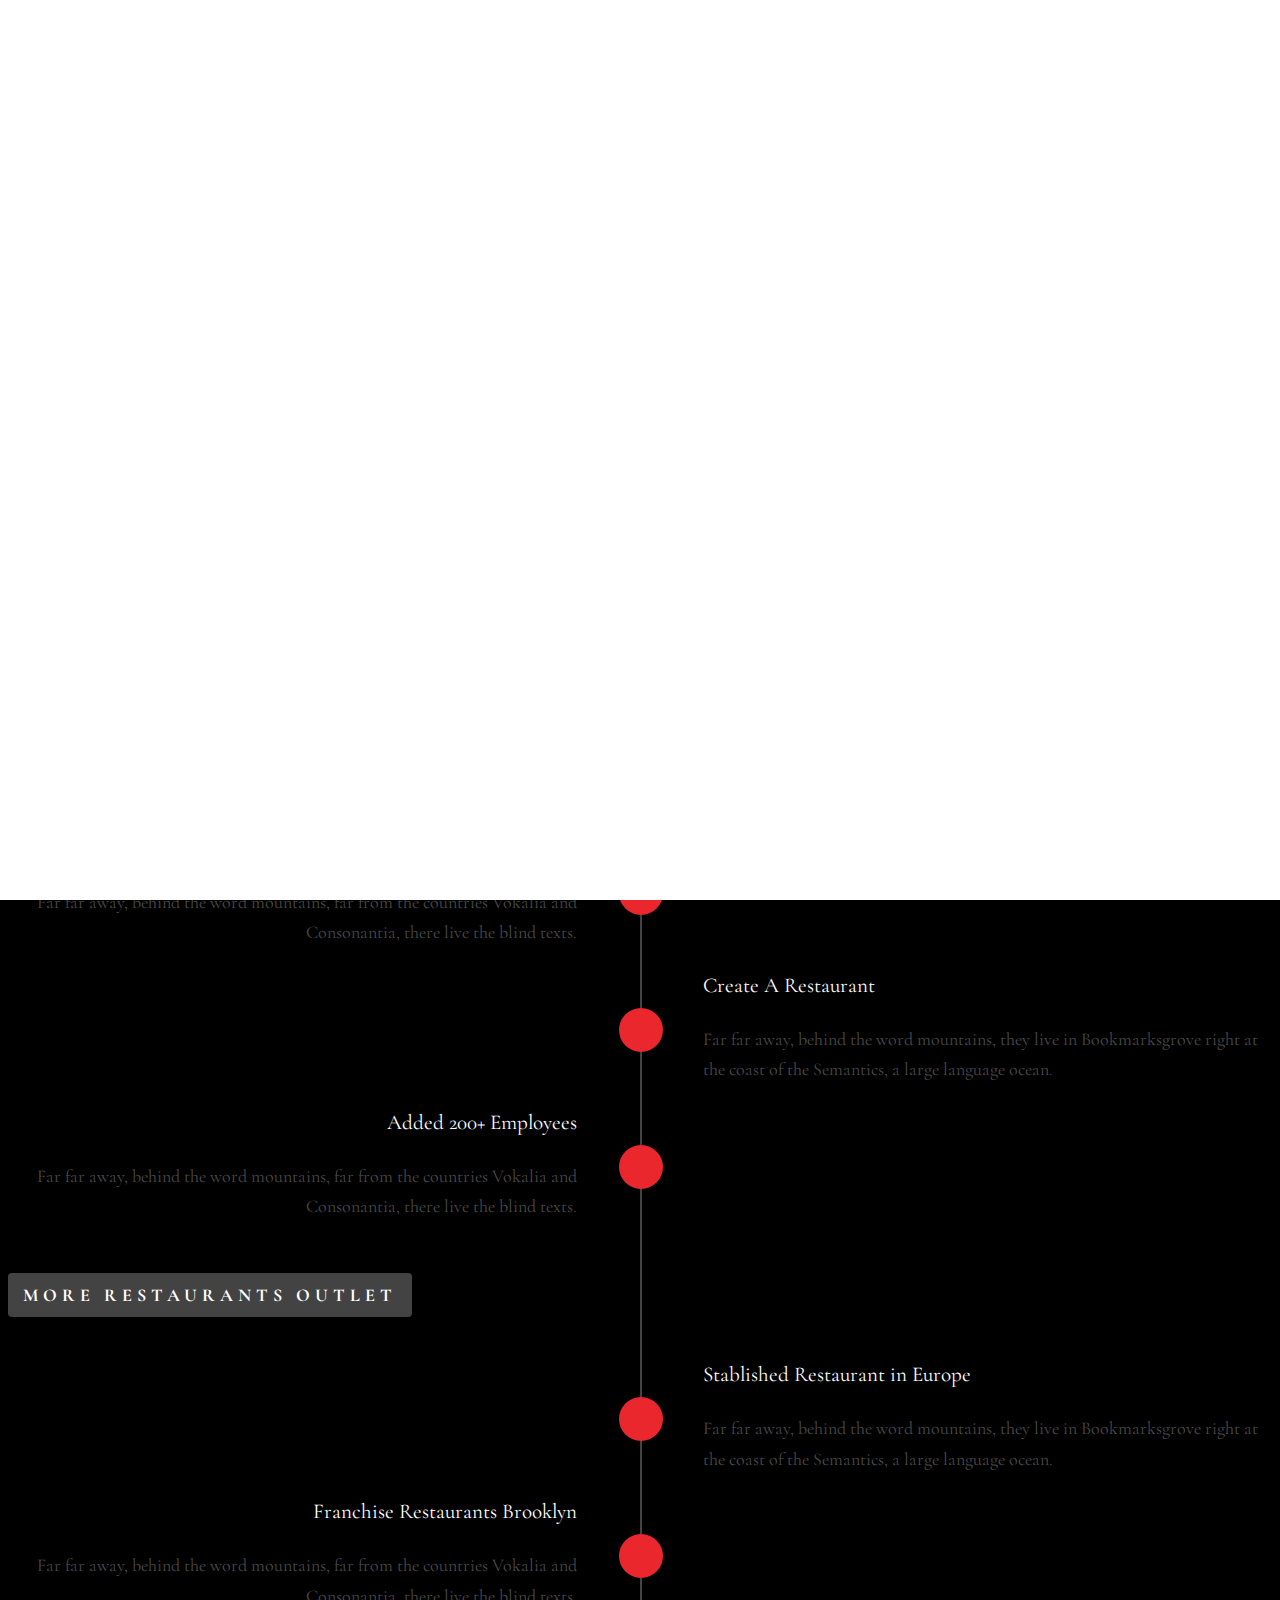
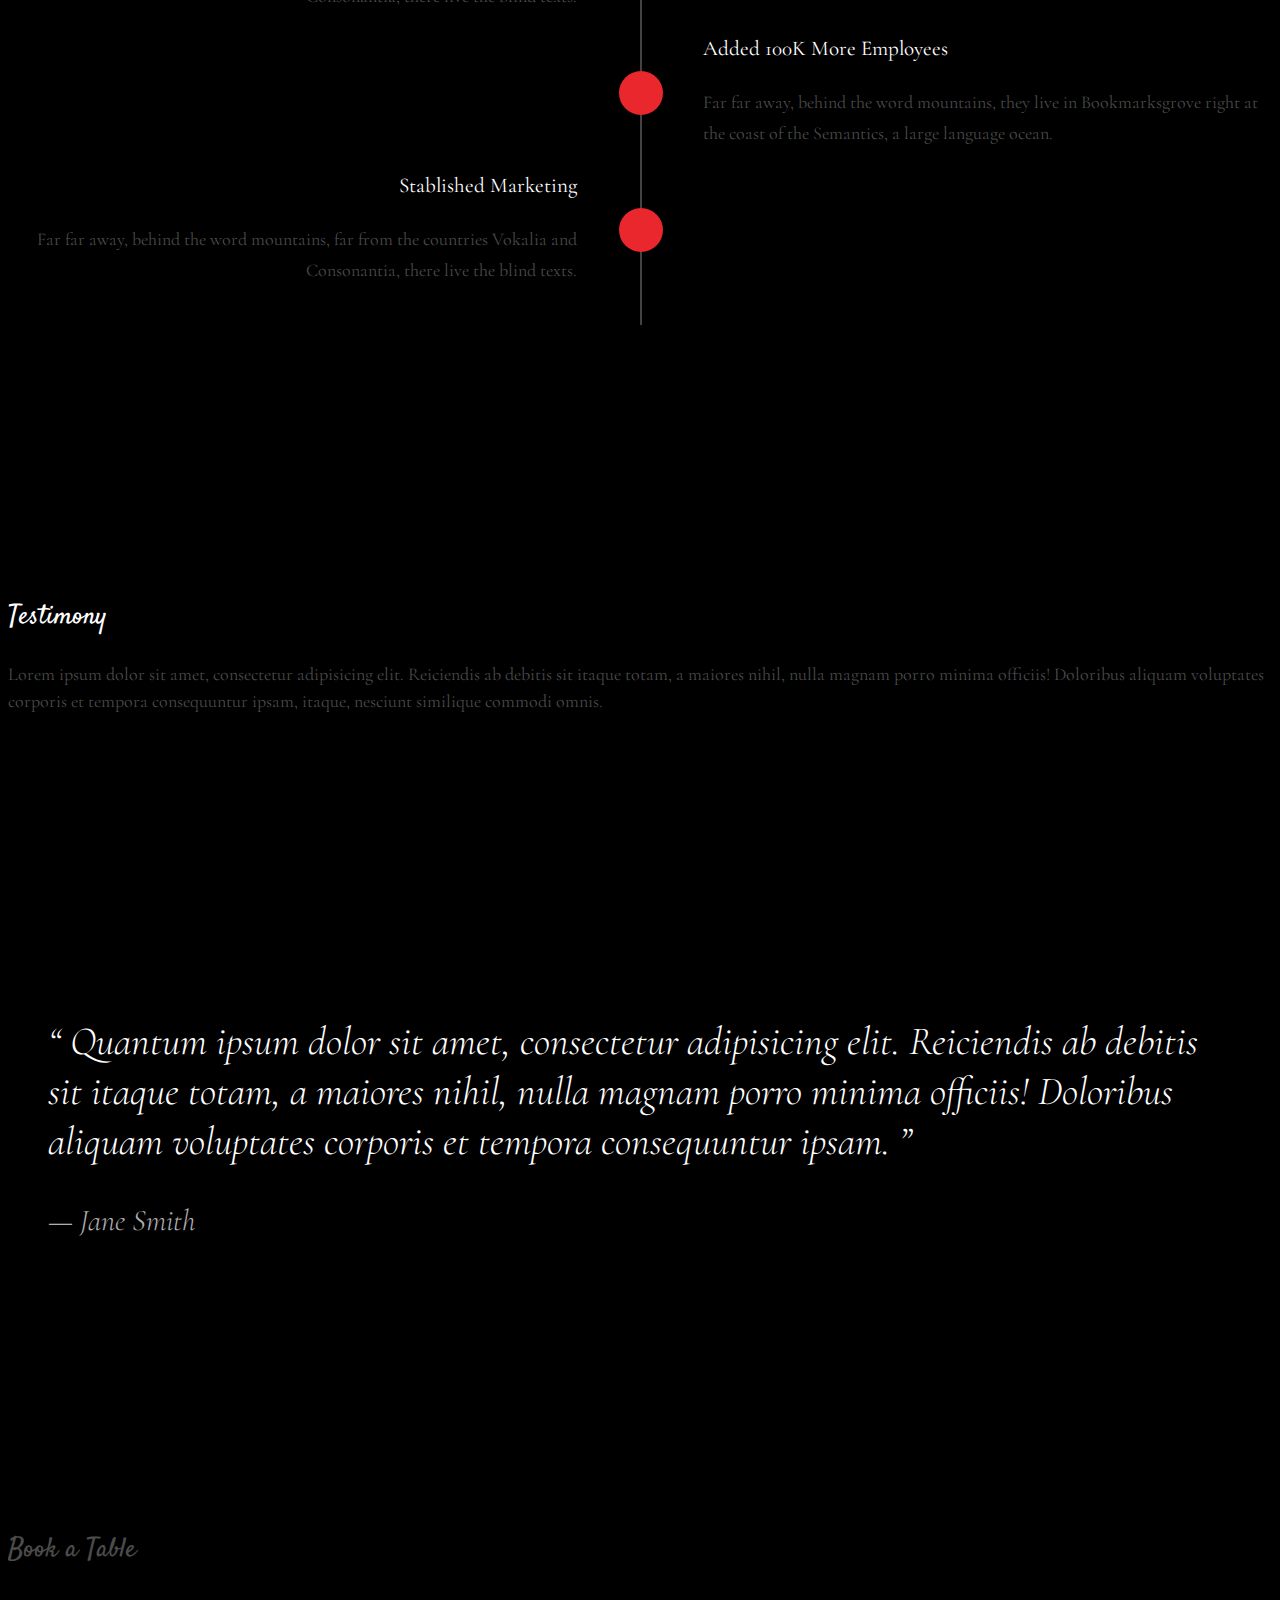
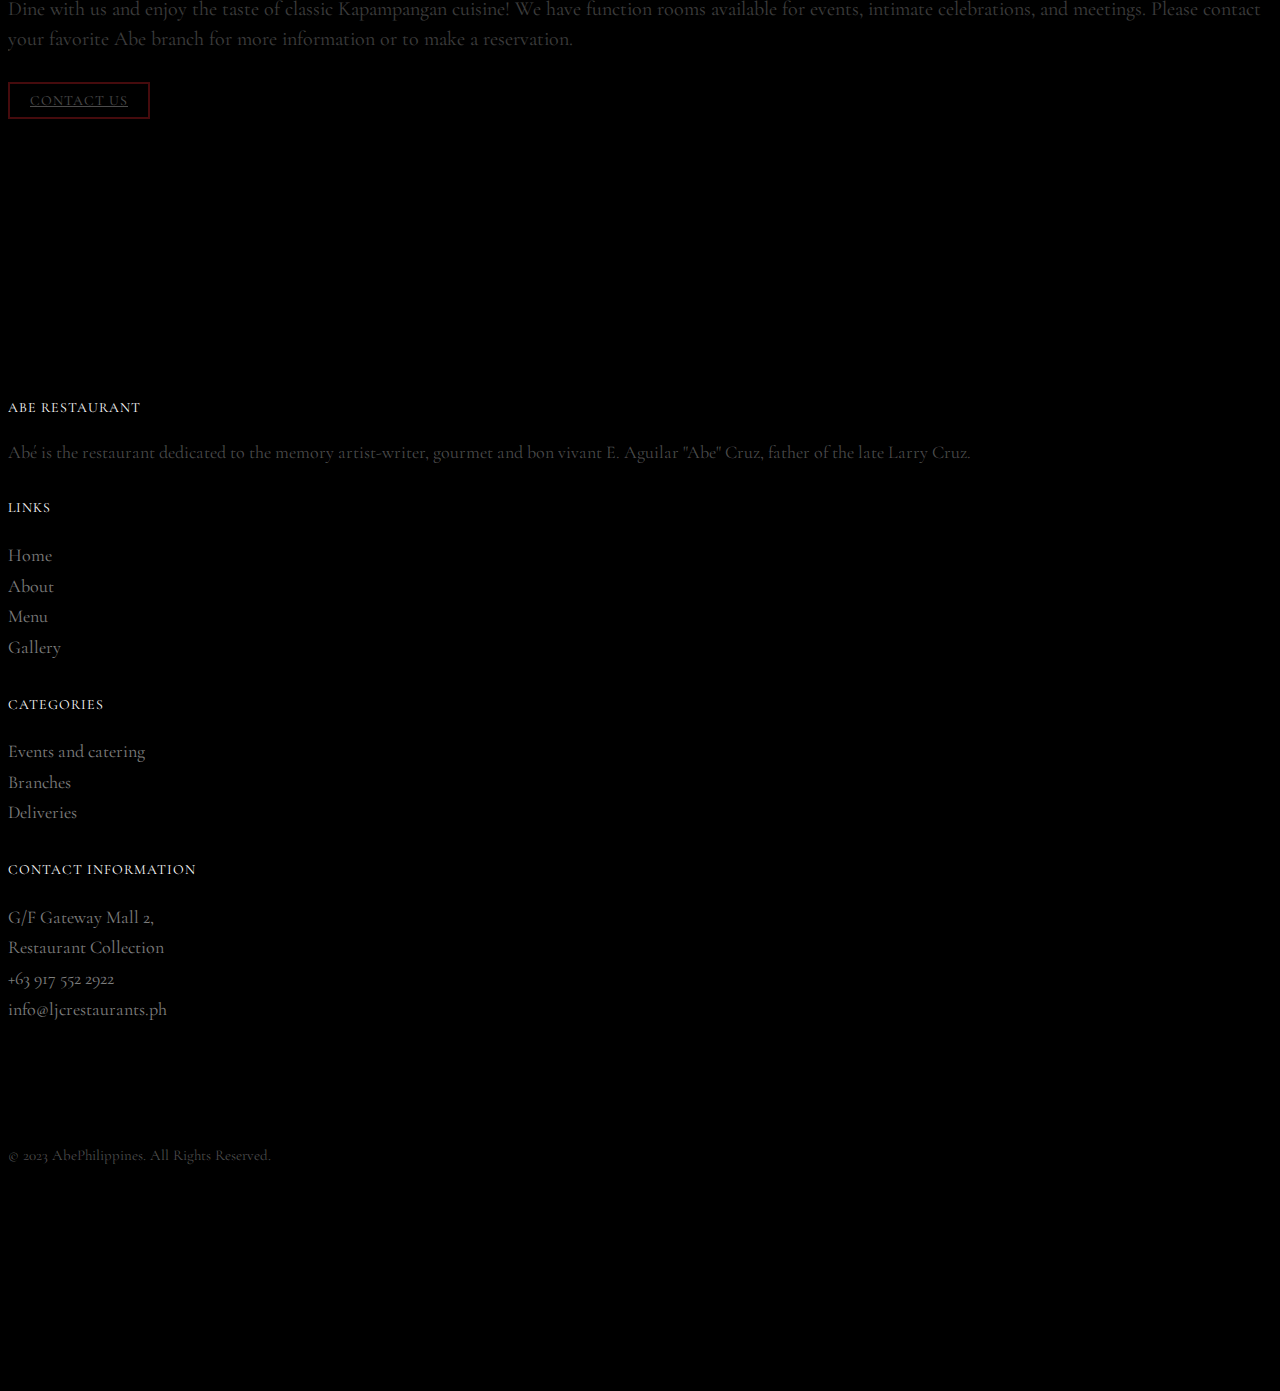
==== commit 19816f75: "Add files via upload" ====
--- a/about.html
+++ b/about.html
@@ -67,6 +67,9 @@
 			<div class="container">
 				<div class="row">
 					<div class="col-xs-12 text-center logo-wrap">
+						<div class="logo-wrapper">
+							<img class="logo" src="images/logo.jpg">
+						</div>
 						<div id="fh5co-logo"><a href="index.html">Abe Restaurant<span>.</span></a></div>
 					</div>
 					<div class="col-xs-12 text-center menu-1 menu-wrap">
@@ -255,7 +258,7 @@
 			<div class="row animate-box">
 				<div class="col-md-8 col-md-offset-2 text-center fh5co-heading">
 					<h2>Book a Table</h2>
-					<p>Lorem ipsum dolor sit amet, consectetur adipisicing elit. Recusandae enim quae vitae cupiditate, sequi quam ea id dolor reiciendis consectetur repudiandae. Rem quam, repellendus veniam ipsa fuga maxime odio? Eaque!</p>
+					<p>Dine with us and enjoy the taste of classic Kapampangan cuisine! We have function rooms available for events, intimate celebrations, and meetings. Please contact your favorite Abe branch for more information or to make a reservation.</p>
 					<p><a href="mailto:info@yourdomainname.com" class="btn btn-primary btn-outline">Contact Us</a></p>
 				</div>
 			</div>
@@ -267,36 +270,34 @@
 			<div class="row row-pb-md">
 				<div class="col-md-4 fh5co-widget">
 					<h4>Abe Restaurant</h4>
-					<p>Facilis ipsum reprehenderit nemo molestias. Aut cum mollitia reprehenderit. Eos cumque dicta adipisci architecto culpa amet.</p>
+					<p>Abé is the restaurant dedicated to the memory artist-writer, gourmet and bon vivant E. Aguilar "Abe" Cruz, father of the late Larry Cruz.</p>
 				</div>
 				<div class="col-md-2 col-md-push-1 fh5co-widget">
 					<h4>Links</h4>
 					<ul class="fh5co-footer-links">
 						<li><a href="#">Home</a></li>
-						<li><a href="#">Portfolio</a></li>
-						<li><a href="#">Blog</a></li>
 						<li><a href="#">About</a></li>
+						<li><a href="#">Menu</a></li>
+						<li><a href="#">Gallery</a></li>
 					</ul>
 				</div>
-
 				<div class="col-md-2 col-md-push-1 fh5co-widget">
 					<h4>Categories</h4>
 					<ul class="fh5co-footer-links">
-						<li><a href="#">Landing Page</a></li>
-						<li><a href="#">Real Estate</a></li>
-						<li><a href="#">Personal</a></li>
-						<li><a href="#">Business</a></li>
-						<li><a href="#">e-Commerce</a></li>
+						<li><a href="#">Events and catering</a></li>
+						<li><a href="#">Branches</a></li>
+						<li><a href="#">Deliveries</a></li>
 					</ul>
 				</div>
+
+		
 
 				<div class="col-md-4 col-md-push-1 fh5co-widget">
 					<h4>Contact Information</h4>
 					<ul class="fh5co-footer-links">
-						<li>198 West 21th Street, <br> Suite 721 New York NY 10016</li>
-						<li><a href="tel://1234567920">+ 1235 2355 98</a></li>
-						<li><a href="mailto:info@yoursite.com">info@yoursite.com</a></li>
-						<li><a href="http://https://freehtml5.co">freehtml5.co</a></li>
+						<li>G/F Gateway Mall 2, <br> Restaurant Collection</li>
+						<li><a href="tel://0917 552 2922">+63 917 552 2922</a></li>
+						<li><a href="mailto:info@ljcrestaurants.ph">info@ljcrestaurants.ph</a></li>
 					</ul>
 				</div>
 
@@ -305,15 +306,11 @@
 			<div class="row copyright">
 				<div class="col-md-12 text-center">
 					<p>
-						<small class="block">&copy; 2016 Free HTML5. All Rights Reserved.</small> 
-						<small class="block">Designed by <a href="http://freehtml5.co/" target="_blank">FreeHTML5.co</a> Demo Images: <a href="http://unsplash.co/" target="_blank">Unsplash</a></small>
+						<small class="block">&copy; 2023 AbePhilippines. All Rights Reserved.</small> 
 					</p>
 					<p>
 						<ul class="fh5co-social-icons">
-							<li><a href="#"><i class="icon-twitter2"></i></a></li>
-							<li><a href="#"><i class="icon-facebook2"></i></a></li>
-							<li><a href="#"><i class="icon-linkedin2"></i></a></li>
-							<li><a href="#"><i class="icon-dribbble2"></i></a></li>
+							<li><a href="https://www.facebook.com/AbePhilippines"><i class="icon-facebook2"></i></a></li>
 						</ul>
 					</p>
 				</div>
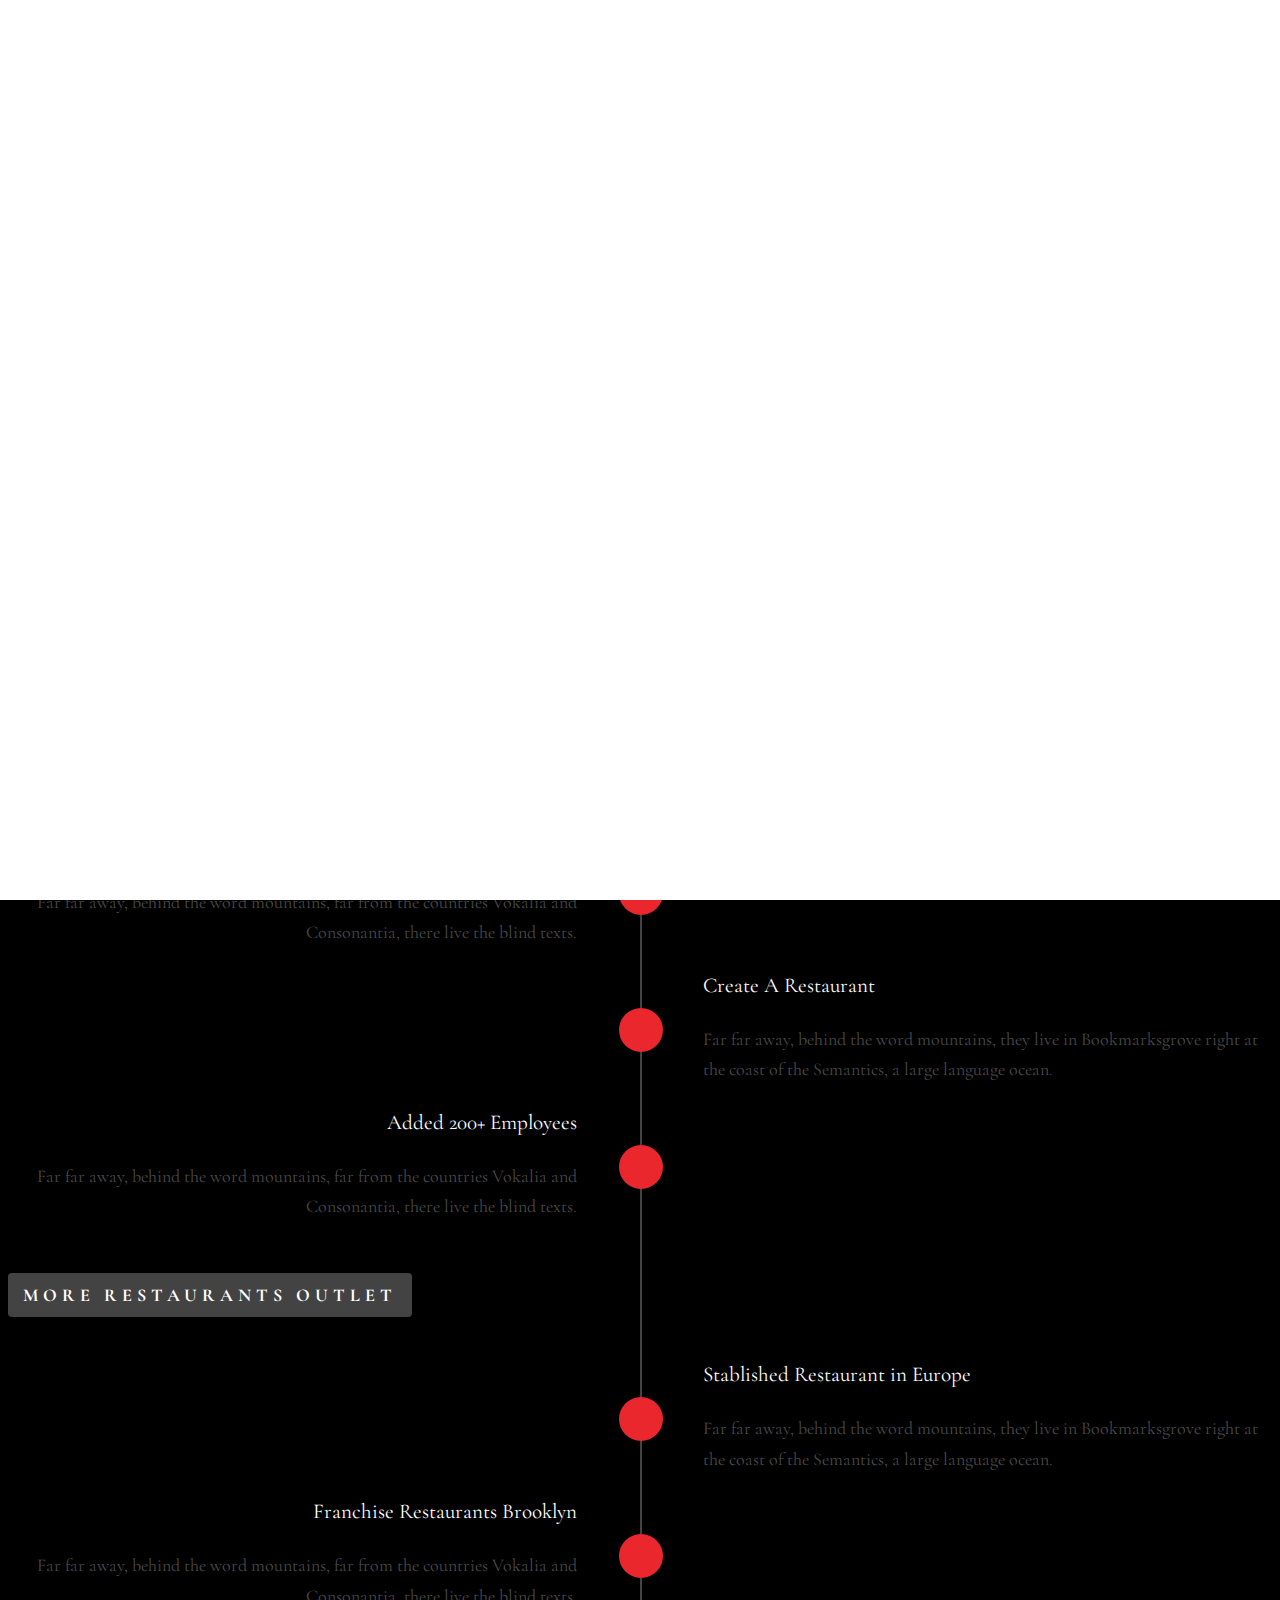
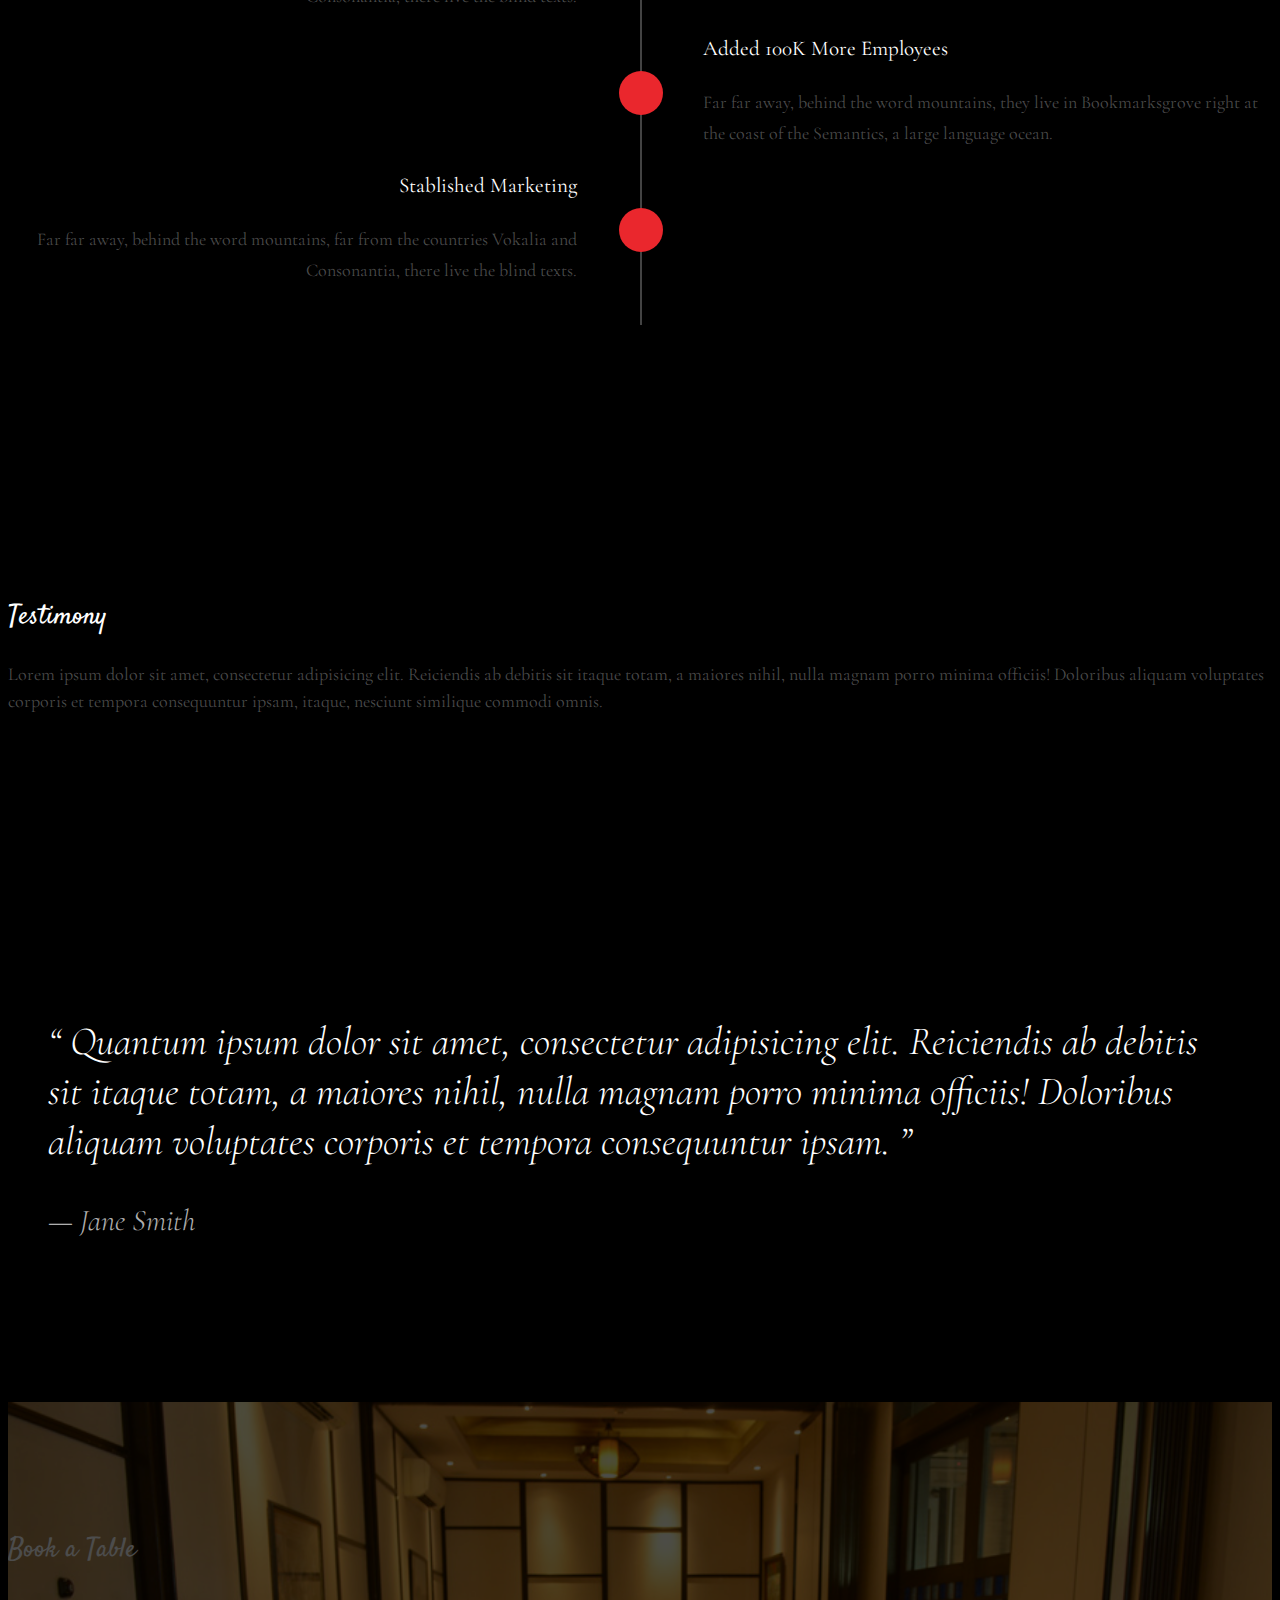
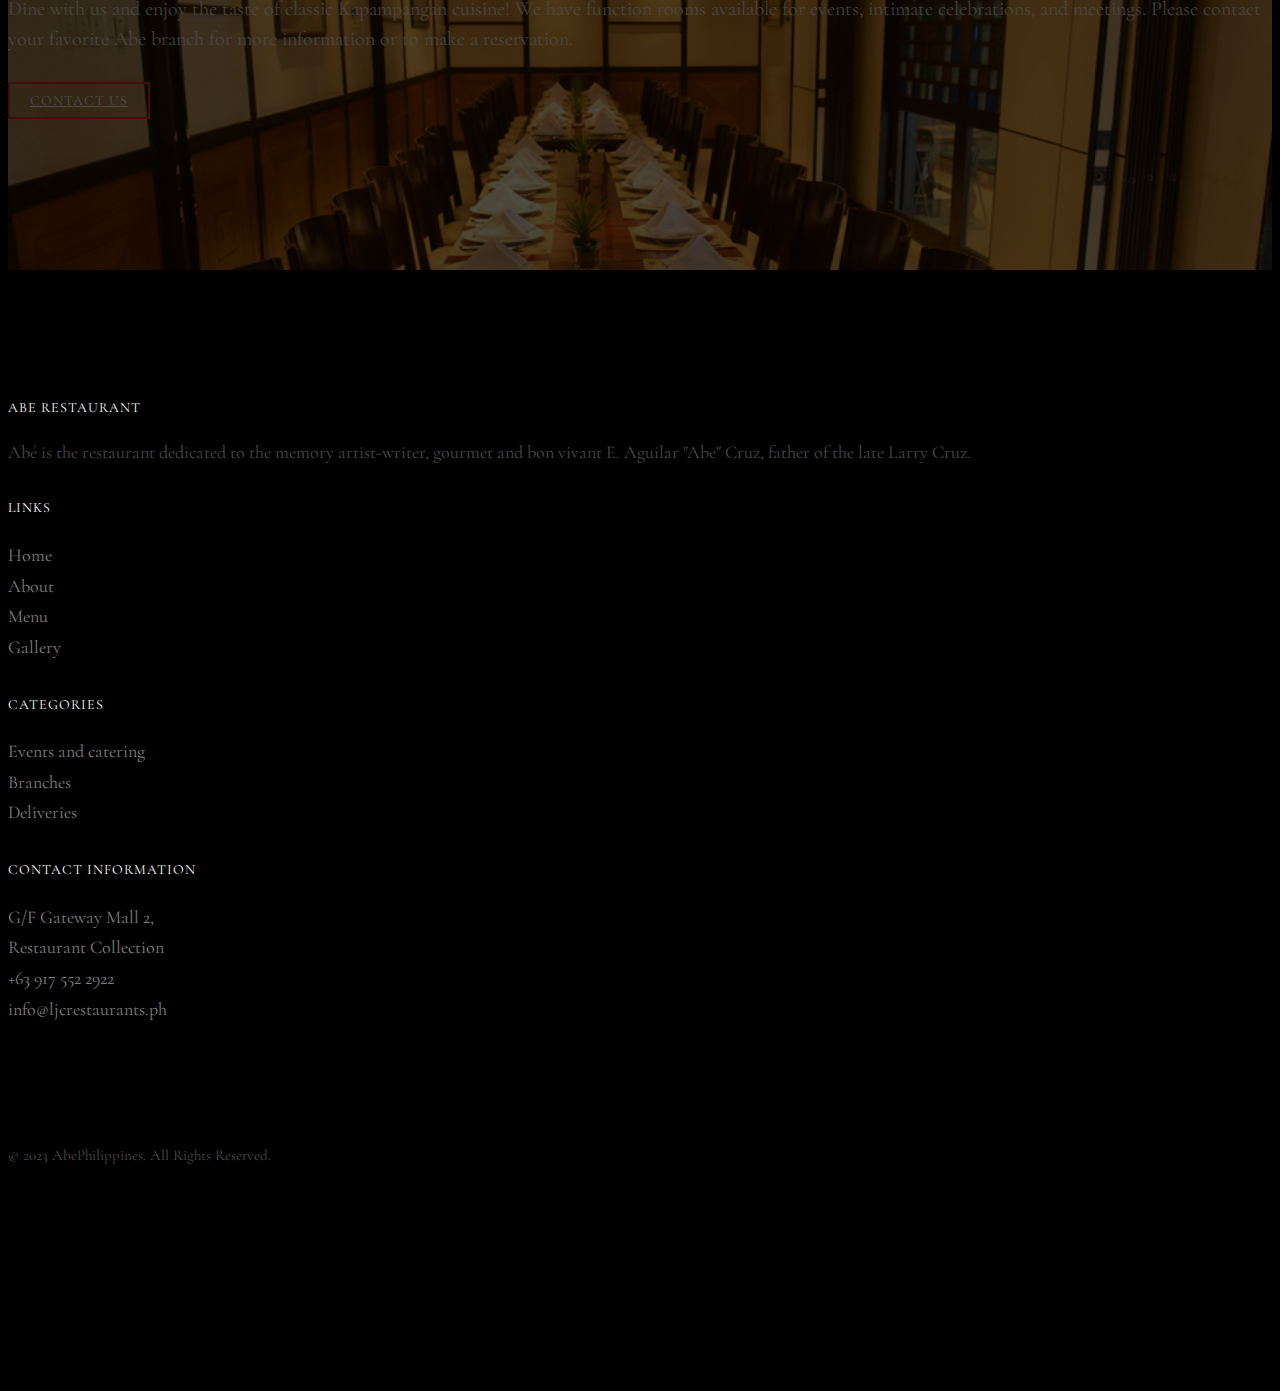
==== commit 5fe17ae8: "Add files via upload" ====
--- a/about.html
+++ b/about.html
@@ -70,7 +70,7 @@
 						<div class="logo-wrapper">
 							<img class="logo" src="images/logo.jpg">
 						</div>
-						<div id="fh5co-logo"><a href="index.html">Abe Restaurant<span>.</span></a></div>
+						<div id="fh5co-logo"><a href="index.html">Abe Restaurant</a></div>
 					</div>
 					<div class="col-xs-12 text-center menu-1 menu-wrap">
 						<ul>
@@ -252,7 +252,7 @@
 	</div>
 
 	
-	<div id="fh5co-started" class="fh5co-section animate-box" style="background-image: url(images/hero_1.jpeg);" data-stellar-background-ratio="0.5">
+	<div id="fh5co-started" class="fh5co-section animate-box" style="background-image: url(images/abedining_room.jpg);" data-stellar-background-ratio="0.5">
 		<div class="overlay"></div>
 		<div class="container">
 			<div class="row animate-box">
--- a/css/style.css
+++ b/css/style.css
@@ -1873,3 +1873,15 @@
 }
 
 /*# sourceMappingURL=style.css.map */
+
+.img-container {
+  width: 35%;
+  margin-right: 25px;
+}
+
+.contact_img {
+  display: block;
+  margin-left: auto;
+  margin-right: auto;
+  width: 500%;
+}
